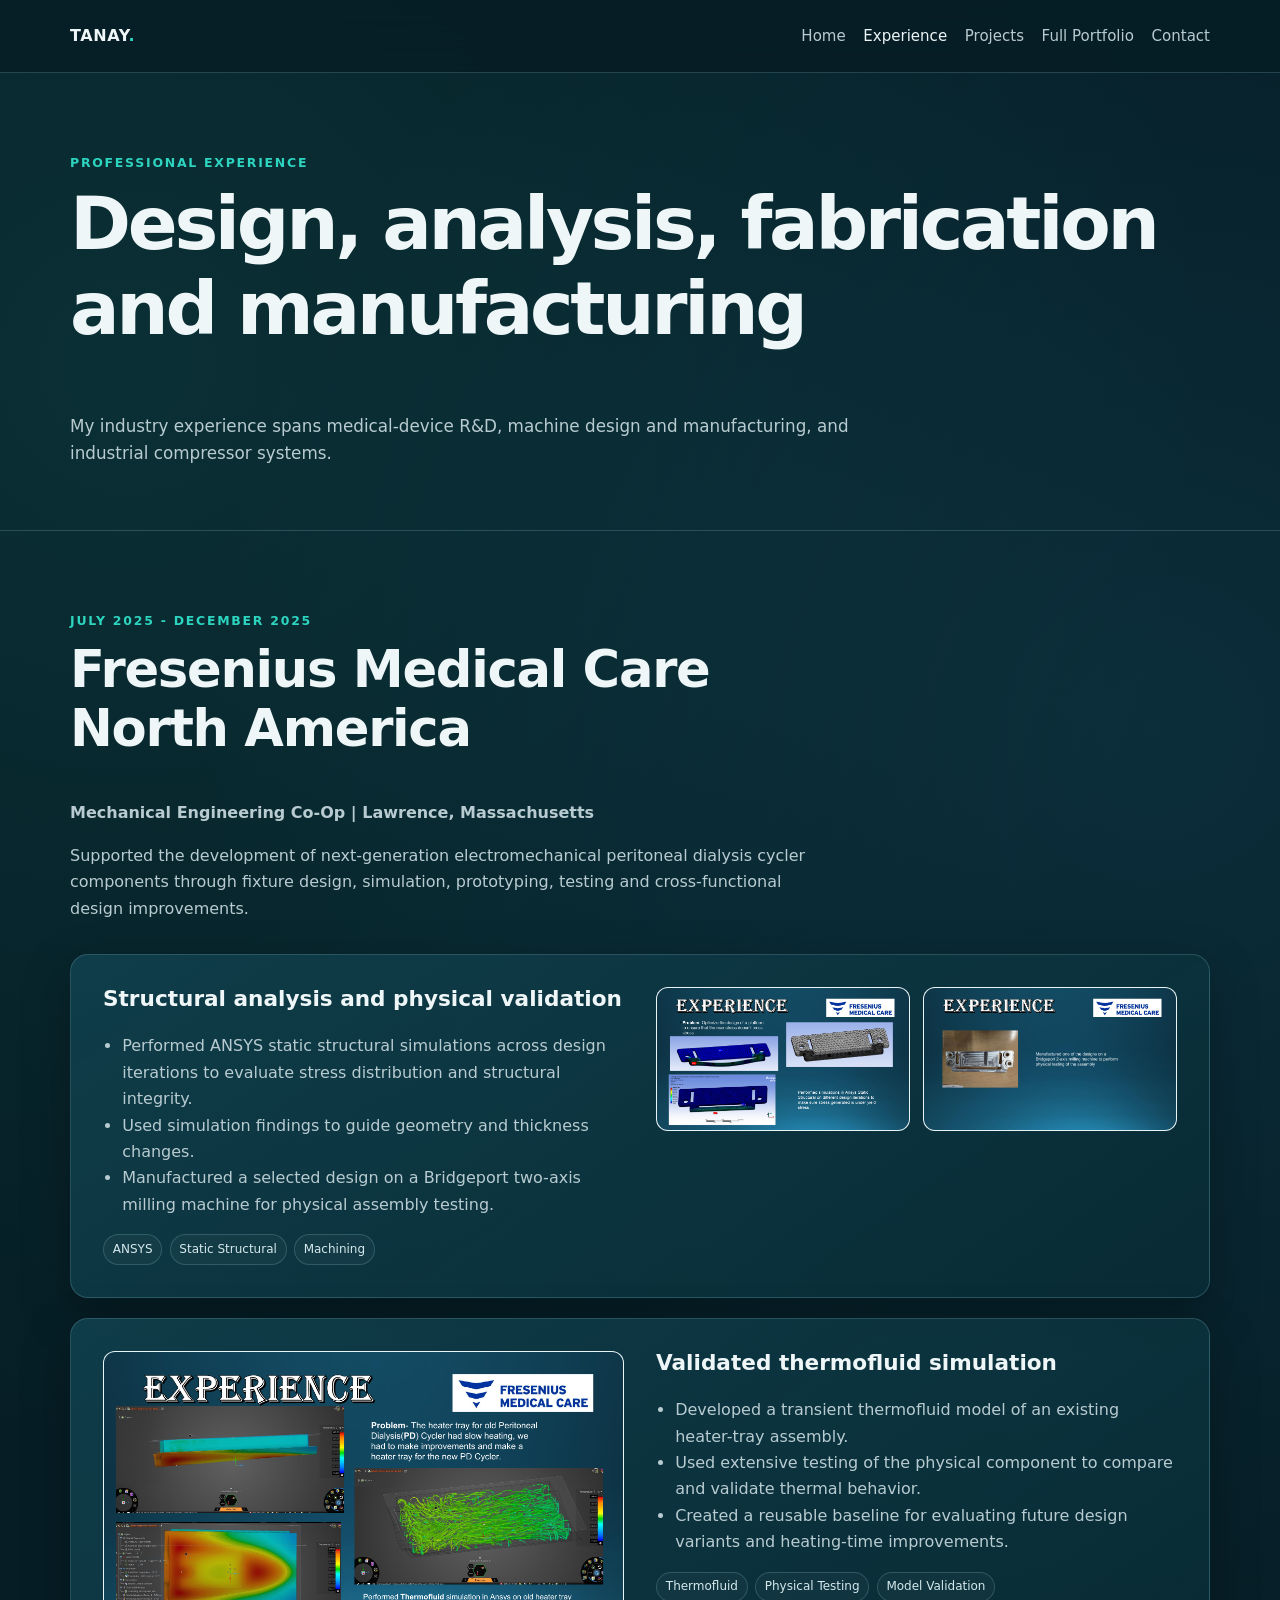
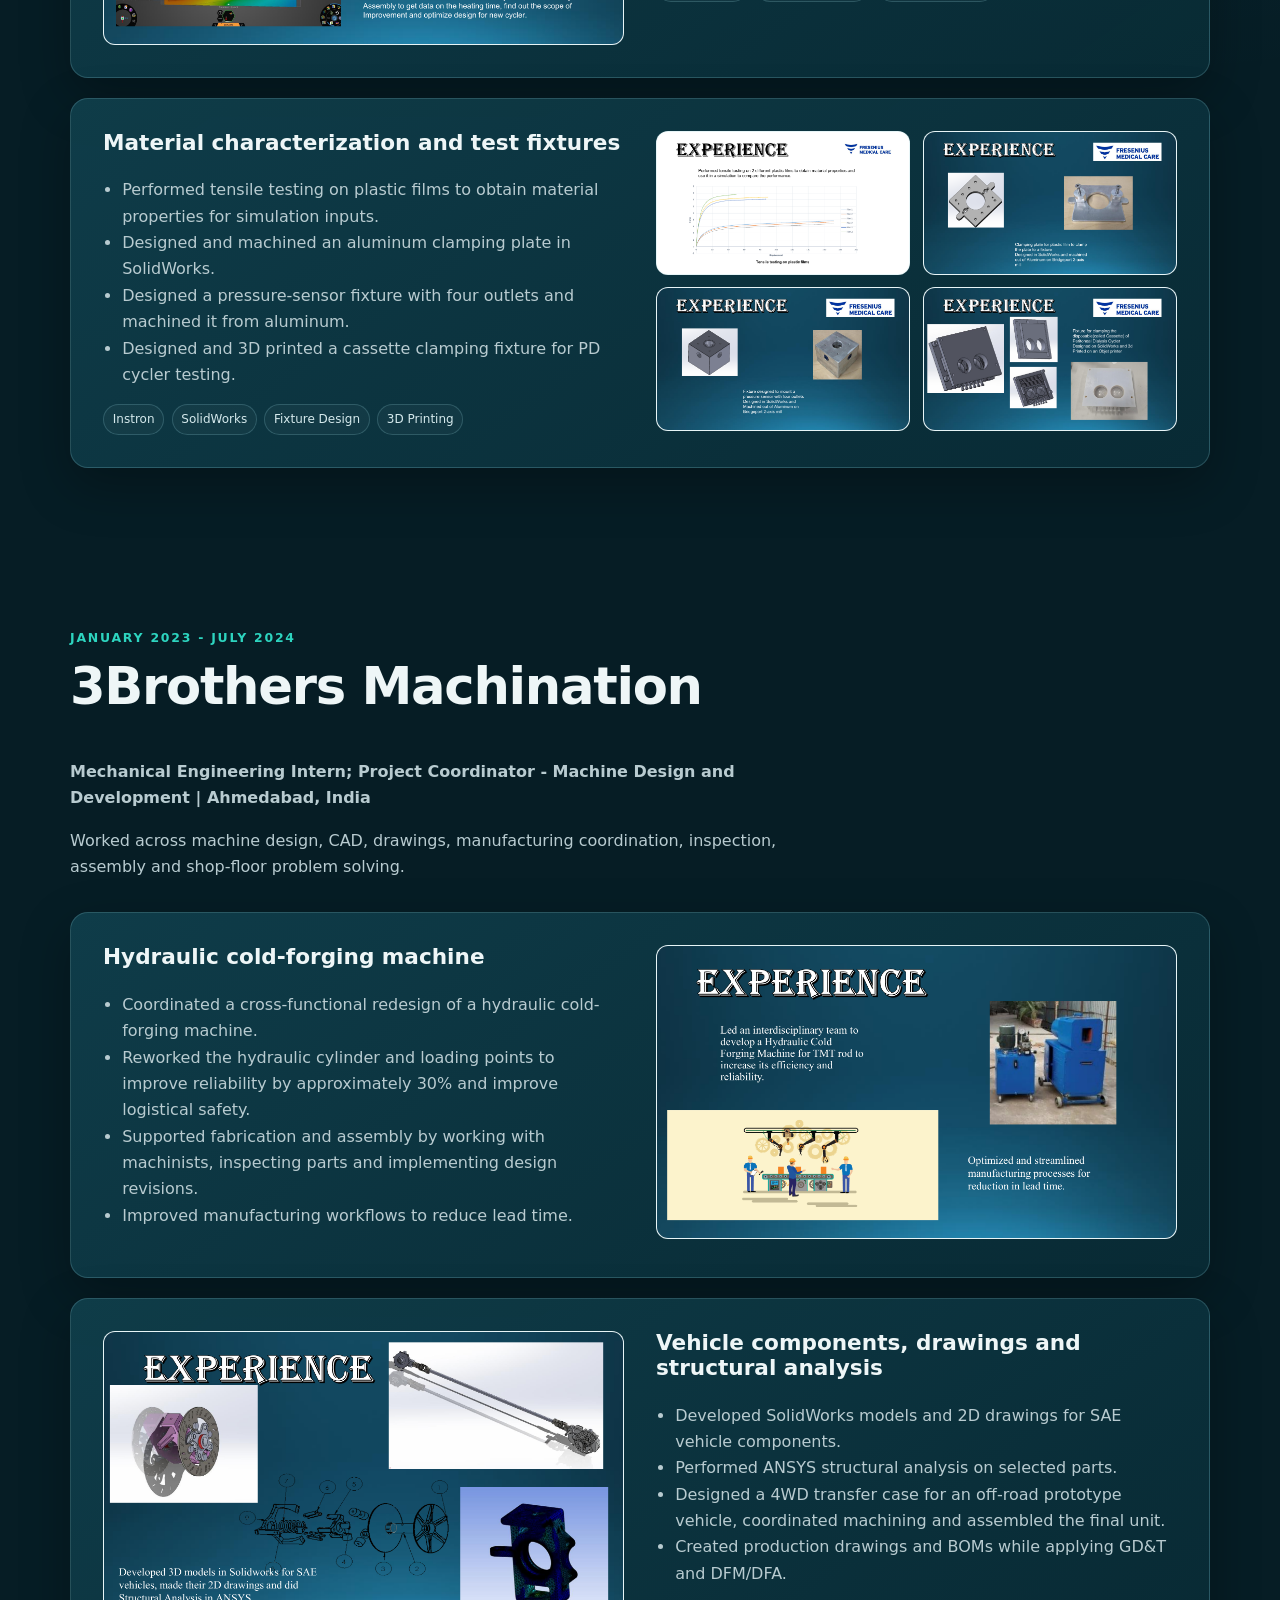
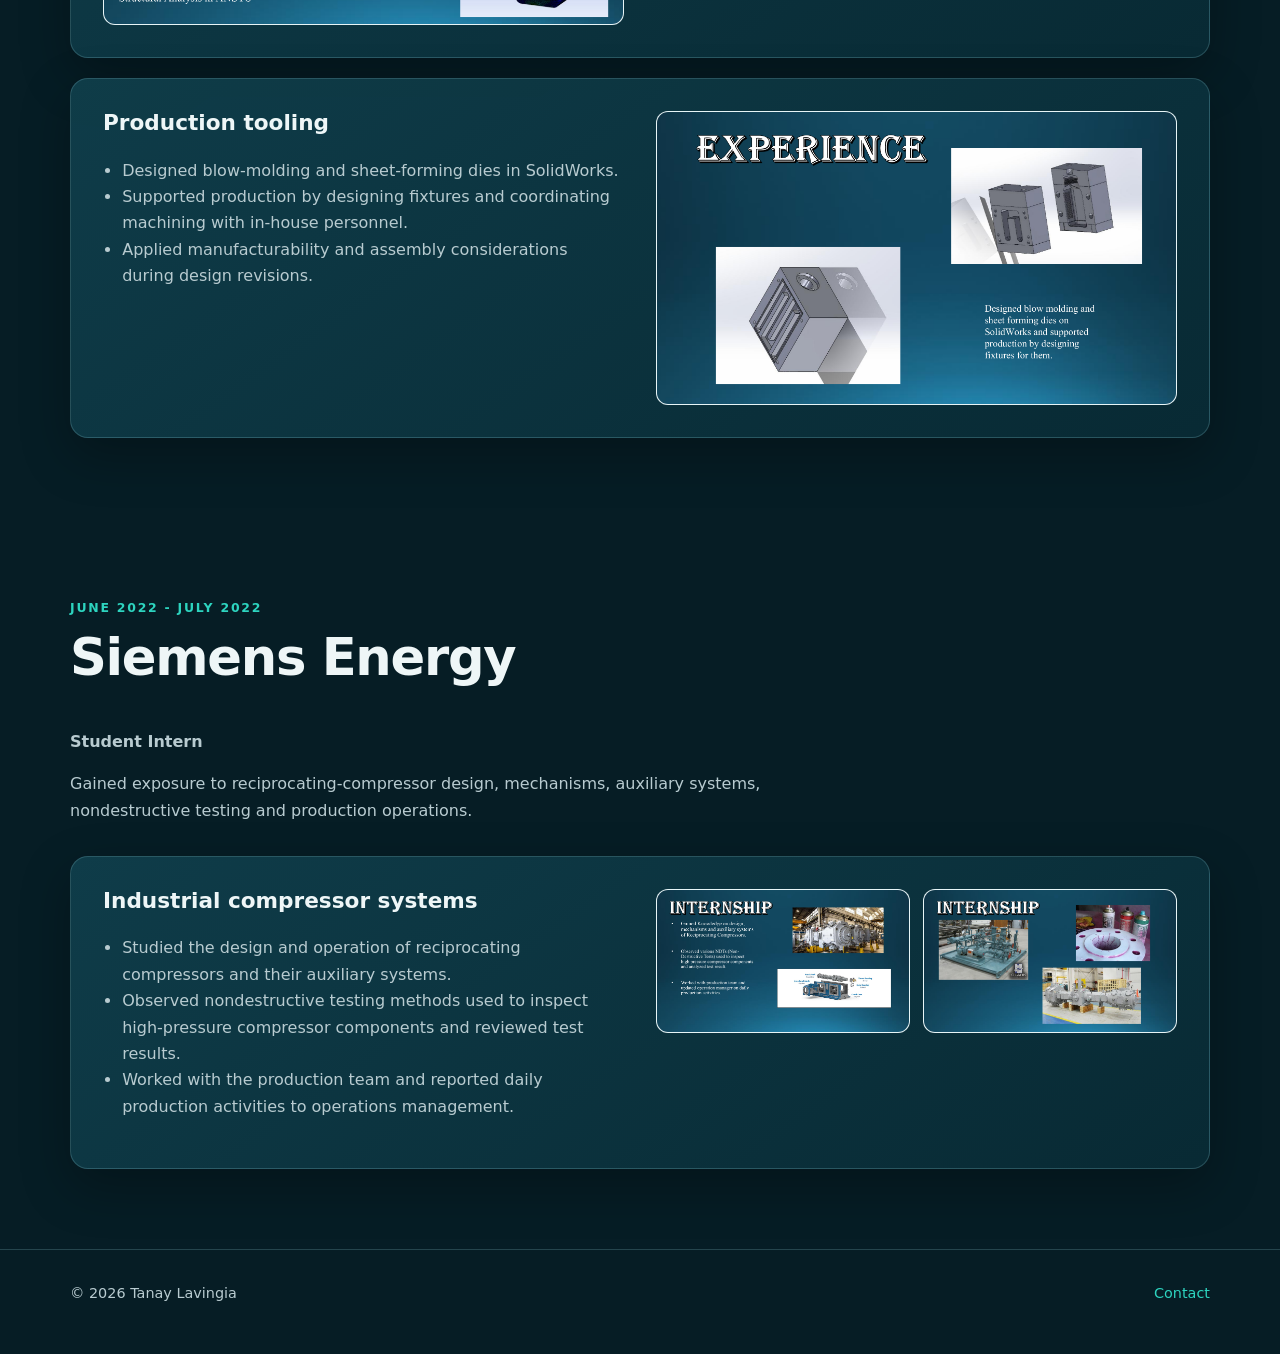
==== experience.html @ a235d562 "Add mechanical engineering portfolio" ====
<!doctype html>
<html lang="en">
<head>
  <meta charset="utf-8">
  <meta name="viewport" content="width=device-width, initial-scale=1">
  <meta name="description" content="Professional engineering experience of Tanay Lavingia.">
  <title>Experience | Tanay Lavingia</title>
  <link rel="icon" href="favicon.svg" type="image/svg+xml">
  <link rel="stylesheet" href="assets/css/styles.css">
</head>
<body>
<header class="site-header"><nav class="nav-wrap"><a class="brand" href="index.html">TANAY<span>.</span></a><button class="menu-button" type="button" aria-expanded="false">Menu</button><div class="nav-links"><a href="index.html">Home</a><a class="active" href="experience.html">Experience</a><a href="projects.html">Projects</a><a href="full-portfolio.html">Full Portfolio</a><a href="index.html#contact">Contact</a></div></nav></header>
<main>
<section class="page-hero"><div class="container"><div class="eyebrow">Professional Experience</div><h1>Design, analysis, fabrication and manufacturing</h1><p>My industry experience spans medical-device R&amp;D, machine design and manufacturing, and industrial compressor systems.</p></div></section>

<section id="fresenius" class="section"><div class="container">
  <div class="section-heading"><div class="eyebrow">July 2025 - December 2025</div><h2>Fresenius Medical Care North America</h2><p><strong>Mechanical Engineering Co-Op | Lawrence, Massachusetts</strong></p><p>Supported the development of next-generation electromechanical peritoneal dialysis cycler components through fixture design, simulation, prototyping, testing and cross-functional design improvements.</p></div>
  <article class="panel case-study">
    <div class="case-copy"><h3>Structural analysis and physical validation</h3><ul><li>Performed ANSYS static structural simulations across design iterations to evaluate stress distribution and structural integrity.</li><li>Used simulation findings to guide geometry and thickness changes.</li><li>Manufactured a selected design on a Bridgeport two-axis milling machine for physical assembly testing.</li></ul><div class="tag-list"><span class="tag">ANSYS</span><span class="tag">Static Structural</span><span class="tag">Machining</span></div></div>
    <div class="case-gallery two"><img data-lightbox src="assets/slides/page-06.png" alt="Structural FEA design iterations"><img data-lightbox src="assets/slides/page-07.png" alt="Machined aluminum component for physical testing"></div>
  </article>
  <article class="panel case-study reverse">
    <div class="case-copy"><h3>Validated thermofluid simulation</h3><ul><li>Developed a transient thermofluid model of an existing heater-tray assembly.</li><li>Used extensive testing of the physical component to compare and validate thermal behavior.</li><li>Created a reusable baseline for evaluating future design variants and heating-time improvements.</li></ul><div class="tag-list"><span class="tag">Thermofluid</span><span class="tag">Physical Testing</span><span class="tag">Model Validation</span></div></div>
    <div class="case-gallery"><img data-lightbox src="assets/slides/page-08.png" alt="Thermofluid simulation results and streamlines"></div>
  </article>
  <article class="panel case-study">
    <div class="case-copy"><h3>Material characterization and test fixtures</h3><ul><li>Performed tensile testing on plastic films to obtain material properties for simulation inputs.</li><li>Designed and machined an aluminum clamping plate in SolidWorks.</li><li>Designed a pressure-sensor fixture with four outlets and machined it from aluminum.</li><li>Designed and 3D printed a cassette clamping fixture for PD cycler testing.</li></ul><div class="tag-list"><span class="tag">Instron</span><span class="tag">SolidWorks</span><span class="tag">Fixture Design</span><span class="tag">3D Printing</span></div></div>
    <div class="case-gallery two"><img data-lightbox src="assets/slides/page-09.png" alt="Plastic film tensile test results"><img data-lightbox src="assets/slides/page-10.png" alt="Film clamping plate CAD and machined part"><img data-lightbox src="assets/slides/page-11.png" alt="Pressure sensor fixture CAD and machined part"><img data-lightbox src="assets/slides/page-12.png" alt="3D printed cassette clamping fixture"></div>
  </article>
</div></section>

<section id="threebrothers" class="section"><div class="container">
  <div class="section-heading"><div class="eyebrow">January 2023 - July 2024</div><h2>3Brothers Machination</h2><p><strong>Mechanical Engineering Intern; Project Coordinator - Machine Design and Development | Ahmedabad, India</strong></p><p>Worked across machine design, CAD, drawings, manufacturing coordination, inspection, assembly and shop-floor problem solving.</p></div>
  <article class="panel case-study">
    <div class="case-copy"><h3>Hydraulic cold-forging machine</h3><ul><li>Coordinated a cross-functional redesign of a hydraulic cold-forging machine.</li><li>Reworked the hydraulic cylinder and loading points to improve reliability by approximately 30% and improve logistical safety.</li><li>Supported fabrication and assembly by working with machinists, inspecting parts and implementing design revisions.</li><li>Improved manufacturing workflows to reduce lead time.</li></ul></div>
    <div class="case-gallery"><img data-lightbox src="assets/slides/page-14.png" alt="Hydraulic cold-forging machine and manufacturing improvement"></div>
  </article>
  <article class="panel case-study reverse">
    <div class="case-copy"><h3>Vehicle components, drawings and structural analysis</h3><ul><li>Developed SolidWorks models and 2D drawings for SAE vehicle components.</li><li>Performed ANSYS structural analysis on selected parts.</li><li>Designed a 4WD transfer case for an off-road prototype vehicle, coordinated machining and assembled the final unit.</li><li>Created production drawings and BOMs while applying GD&amp;T and DFM/DFA.</li></ul></div>
    <div class="case-gallery"><img data-lightbox src="assets/slides/page-15.png" alt="SAE vehicle components and FEA results"></div>
  </article>
  <article class="panel case-study">
    <div class="case-copy"><h3>Production tooling</h3><ul><li>Designed blow-molding and sheet-forming dies in SolidWorks.</li><li>Supported production by designing fixtures and coordinating machining with in-house personnel.</li><li>Applied manufacturability and assembly considerations during design revisions.</li></ul></div>
    <div class="case-gallery"><img data-lightbox src="assets/slides/page-16.png" alt="Blow molding and sheet forming dies"></div>
  </article>
</div></section>

<section id="siemens" class="section"><div class="container">
  <div class="section-heading"><div class="eyebrow">June 2022 - July 2022</div><h2>Siemens Energy</h2><p><strong>Student Intern</strong></p><p>Gained exposure to reciprocating-compressor design, mechanisms, auxiliary systems, nondestructive testing and production operations.</p></div>
  <article class="panel case-study">
    <div class="case-copy"><h3>Industrial compressor systems</h3><ul><li>Studied the design and operation of reciprocating compressors and their auxiliary systems.</li><li>Observed nondestructive testing methods used to inspect high-pressure compressor components and reviewed test results.</li><li>Worked with the production team and reported daily production activities to operations management.</li></ul></div>
    <div class="case-gallery two"><img data-lightbox src="assets/slides/page-18.png" alt="Reciprocating compressor systems and internship activities"><img data-lightbox src="assets/slides/page-19.png" alt="Industrial equipment and nondestructive testing examples"></div>
  </article>
</div></section>
</main>
<footer class="site-footer"><div class="container footer-row"><span>© <span data-year></span> Tanay Lavingia</span><a href="index.html#contact">Contact</a></div></footer>
<div class="lightbox"><button class="lightbox-close" aria-label="Close">×</button><img src="" alt=""></div><script src="assets/js/main.js"></script>
</body></html>
---- assets/css/styles.css ----
:root {
  --bg: #061d25;
  --bg-alt: #0a2c36;
  --panel: #0d3641;
  --panel-2: #103f4c;
  --text: #eef6f7;
  --muted: #b8cbd0;
  --accent: #2dd4bf;
  --accent-2: #38bdf8;
  --line: rgba(148, 210, 220, .22);
  --shadow: 0 18px 50px rgba(0, 0, 0, .28);
  --max: 1180px;
}

* { box-sizing: border-box; }
html { scroll-behavior: smooth; }
body {
  margin: 0;
  font-family: Inter, ui-sans-serif, system-ui, -apple-system, BlinkMacSystemFont, "Segoe UI", sans-serif;
  background:
    radial-gradient(circle at 10% 8%, rgba(45, 212, 191, .10), transparent 25%),
    radial-gradient(circle at 90% 16%, rgba(56, 189, 248, .10), transparent 24%),
    var(--bg);
  color: var(--text);
  line-height: 1.65;
}

a { color: var(--accent); text-decoration: none; }
a:hover { color: #8bf4e5; }
img { max-width: 100%; display: block; }

.skip-link {
  position: absolute;
  left: -9999px;
  top: 0;
}
.skip-link:focus {
  left: 1rem;
  top: 1rem;
  background: #fff;
  color: #000;
  padding: .75rem 1rem;
  z-index: 1000;
}

.site-header {
  position: sticky;
  top: 0;
  z-index: 50;
  backdrop-filter: blur(18px);
  background: rgba(6, 29, 37, .88);
  border-bottom: 1px solid var(--line);
}

.nav-wrap {
  max-width: var(--max);
  margin: 0 auto;
  min-height: 72px;
  display: flex;
  align-items: center;
  justify-content: space-between;
  gap: 1rem;
  padding: .8rem 1.25rem;
}

.brand {
  color: var(--text);
  font-weight: 800;
  letter-spacing: .04em;
  white-space: nowrap;
}
.brand span { color: var(--accent); }

.nav-links {
  display: flex;
  align-items: center;
  gap: 1.1rem;
  flex-wrap: wrap;
}
.nav-links a { color: var(--muted); font-size: .94rem; }
.nav-links a:hover, .nav-links a.active { color: var(--text); }

.menu-button {
  display: none;
  border: 1px solid var(--line);
  background: var(--panel);
  color: var(--text);
  border-radius: 8px;
  padding: .55rem .75rem;
  font: inherit;
}

.container { max-width: var(--max); margin: 0 auto; padding: 0 1.25rem; }
.section { padding: 5rem 0; }
.section.compact { padding: 3.25rem 0; }
.section-heading { margin-bottom: 2rem; max-width: 760px; }
.eyebrow {
  color: var(--accent);
  text-transform: uppercase;
  letter-spacing: .14em;
  font-size: .78rem;
  font-weight: 800;
  margin-bottom: .55rem;
}
h1, h2, h3 { line-height: 1.15; margin-top: 0; }
h1 { font-size: clamp(2.65rem, 7vw, 5.8rem); letter-spacing: -.045em; }
h2 { font-size: clamp(2rem, 4vw, 3.2rem); letter-spacing: -.025em; }
h3 { font-size: 1.35rem; }
p { color: var(--muted); }

.hero {
  min-height: 78vh;
  display: grid;
  place-items: center;
  padding: 6rem 0 4rem;
}
.hero-grid {
  display: grid;
  grid-template-columns: 1.45fr .75fr;
  align-items: center;
  gap: 4rem;
}
.hero h1 { margin-bottom: .4rem; }
.hero-title {
  color: var(--accent);
  font-size: clamp(1.05rem, 2vw, 1.45rem);
  font-weight: 700;
  letter-spacing: .02em;
  margin-bottom: 1.35rem;
}
.hero-copy { font-size: 1.08rem; max-width: 780px; }
.hero-photo-wrap {
  position: relative;
  max-width: 360px;
  justify-self: center;
}
.hero-photo-wrap::before {
  content: "";
  position: absolute;
  inset: -18px;
  border: 1px solid rgba(45, 212, 191, .48);
  border-radius: 26px;
  transform: rotate(4deg);
}
.hero-photo {
  position: relative;
  width: 100%;
  aspect-ratio: 4 / 5;
  object-fit: cover;
  border-radius: 22px;
  border: 1px solid var(--line);
  box-shadow: var(--shadow);
  background: #fff;
}

.button-row { display: flex; flex-wrap: wrap; gap: .8rem; margin-top: 1.7rem; }
.button {
  display: inline-flex;
  align-items: center;
  justify-content: center;
  gap: .45rem;
  border-radius: 10px;
  border: 1px solid var(--line);
  padding: .75rem 1.05rem;
  font-weight: 700;
  transition: transform .18s ease, background .18s ease, border-color .18s ease;
}
.button.primary { background: var(--accent); color: #03242b; border-color: var(--accent); }
.button.secondary { background: rgba(255,255,255,.035); color: var(--text); }
.button:hover { transform: translateY(-2px); }

.stats {
  margin-top: 2.2rem;
  display: grid;
  grid-template-columns: repeat(4, minmax(0, 1fr));
  gap: .8rem;
}
.stat {
  border: 1px solid var(--line);
  background: rgba(255,255,255,.025);
  border-radius: 14px;
  padding: 1rem;
}
.stat strong { display: block; color: var(--text); font-size: 1.2rem; }
.stat span { color: var(--muted); font-size: .86rem; }

.panel {
  background: linear-gradient(145deg, rgba(16,63,76,.92), rgba(9,44,54,.9));
  border: 1px solid var(--line);
  border-radius: 18px;
  box-shadow: var(--shadow);
}

.grid { display: grid; gap: 1.25rem; }
.grid.two { grid-template-columns: repeat(2, minmax(0, 1fr)); }
.grid.three { grid-template-columns: repeat(3, minmax(0, 1fr)); }

.card {
  background: linear-gradient(160deg, rgba(16,63,76,.82), rgba(8,39,48,.88));
  border: 1px solid var(--line);
  border-radius: 16px;
  overflow: hidden;
  box-shadow: 0 12px 30px rgba(0,0,0,.18);
  transition: transform .2s ease, border-color .2s ease;
}
.card:hover { transform: translateY(-4px); border-color: rgba(45,212,191,.55); }
.card-image {
  aspect-ratio: 16 / 10;
  object-fit: cover;
  width: 100%;
  background: #fff;
}
.card-body { padding: 1.3rem; }
.card-body p { margin-bottom: .75rem; }
.tag-list { display: flex; flex-wrap: wrap; gap: .45rem; margin-top: .9rem; }
.tag {
  border: 1px solid var(--line);
  border-radius: 999px;
  padding: .28rem .55rem;
  font-size: .75rem;
  color: #d5e9ec;
  background: rgba(255,255,255,.03);
}

.timeline { display: grid; gap: 1.25rem; }
.timeline-item {
  border-left: 3px solid var(--accent);
  padding: 1.15rem 1.25rem 1.15rem 1.5rem;
  background: rgba(255,255,255,.028);
  border-radius: 0 14px 14px 0;
}
.timeline-meta { color: var(--accent-2); font-size: .9rem; font-weight: 700; }
.timeline-item ul { color: var(--muted); padding-left: 1.1rem; }

.skill-groups { display: grid; grid-template-columns: repeat(4, 1fr); gap: 1rem; }
.skill-group { padding: 1.25rem; }
.skill-group h3 { color: var(--accent); }
.skill-group ul { margin: 0; padding-left: 1.1rem; color: var(--muted); }

.page-hero { padding: 5rem 0 2.8rem; border-bottom: 1px solid var(--line); }
.page-hero h1 { font-size: clamp(2.4rem, 6vw, 4.6rem); }
.page-hero p { max-width: 800px; font-size: 1.05rem; }

.case-study {
  display: grid;
  grid-template-columns: 1fr 1fr;
  gap: 2rem;
  align-items: start;
  padding: 2rem;
}
.case-study + .case-study { margin-top: 1.25rem; }
.case-study.reverse .case-copy { order: 2; }
.case-study.reverse .case-gallery { order: 1; }
.case-copy ul { color: var(--muted); padding-left: 1.2rem; }
.case-gallery { display: grid; gap: .8rem; }
.case-gallery.two { grid-template-columns: repeat(2, minmax(0, 1fr)); }
.case-gallery img {
  width: 100%;
  border-radius: 12px;
  border: 1px solid var(--line);
  background: #fff;
  cursor: zoom-in;
}

.slide-grid {
  display: grid;
  grid-template-columns: repeat(3, minmax(0, 1fr));
  gap: 1rem;
}
.slide-card {
  margin: 0;
  border: 1px solid var(--line);
  border-radius: 14px;
  overflow: hidden;
  background: rgba(255,255,255,.025);
}
.slide-card img { width: 100%; cursor: zoom-in; background: #fff; }
.slide-card figcaption { padding: .75rem .9rem; color: var(--muted); font-size: .84rem; }

.notice {
  border: 1px solid rgba(56,189,248,.35);
  background: rgba(56,189,248,.06);
  border-radius: 14px;
  padding: 1rem 1.2rem;
  color: var(--muted);
}

.contact-box {
  display: grid;
  grid-template-columns: 1fr auto;
  gap: 2rem;
  align-items: center;
  padding: 2rem;
}
.contact-links { display: flex; flex-wrap: wrap; gap: .7rem; }

.site-footer {
  border-top: 1px solid var(--line);
  padding: 2rem 0 3rem;
  color: var(--muted);
  font-size: .9rem;
}
.footer-row { display: flex; justify-content: space-between; gap: 1rem; flex-wrap: wrap; }

.lightbox {
  position: fixed;
  inset: 0;
  display: none;
  place-items: center;
  background: rgba(1, 10, 14, .92);
  z-index: 200;
  padding: 1rem;
}
.lightbox.open { display: grid; }
.lightbox img { max-width: 95vw; max-height: 90vh; border-radius: 8px; box-shadow: var(--shadow); }
.lightbox-close {
  position: fixed;
  right: 1rem;
  top: 1rem;
  border: 1px solid rgba(255,255,255,.3);
  background: #082f3a;
  color: #fff;
  border-radius: 999px;
  width: 44px;
  height: 44px;
  font-size: 1.4rem;
  cursor: pointer;
}

@media (max-width: 900px) {
  .hero-grid, .case-study, .contact-box { grid-template-columns: 1fr; }
  .hero-photo-wrap { max-width: 290px; }
  .stats { grid-template-columns: repeat(2, 1fr); }
  .grid.three, .skill-groups, .slide-grid { grid-template-columns: repeat(2, minmax(0, 1fr)); }
  .case-study.reverse .case-copy, .case-study.reverse .case-gallery { order: initial; }
}

@media (max-width: 680px) {
  .menu-button { display: block; }
  .nav-links {
    display: none;
    width: 100%;
    flex-direction: column;
    align-items: flex-start;
    padding-top: .6rem;
  }
  .nav-links.open { display: flex; }
  .nav-wrap { flex-wrap: wrap; }
  .hero { min-height: auto; }
  .grid.two, .grid.three, .skill-groups, .slide-grid { grid-template-columns: 1fr; }
  .stats { grid-template-columns: 1fr 1fr; }
  .case-study { padding: 1.2rem; }
  .case-gallery.two { grid-template-columns: 1fr; }
}
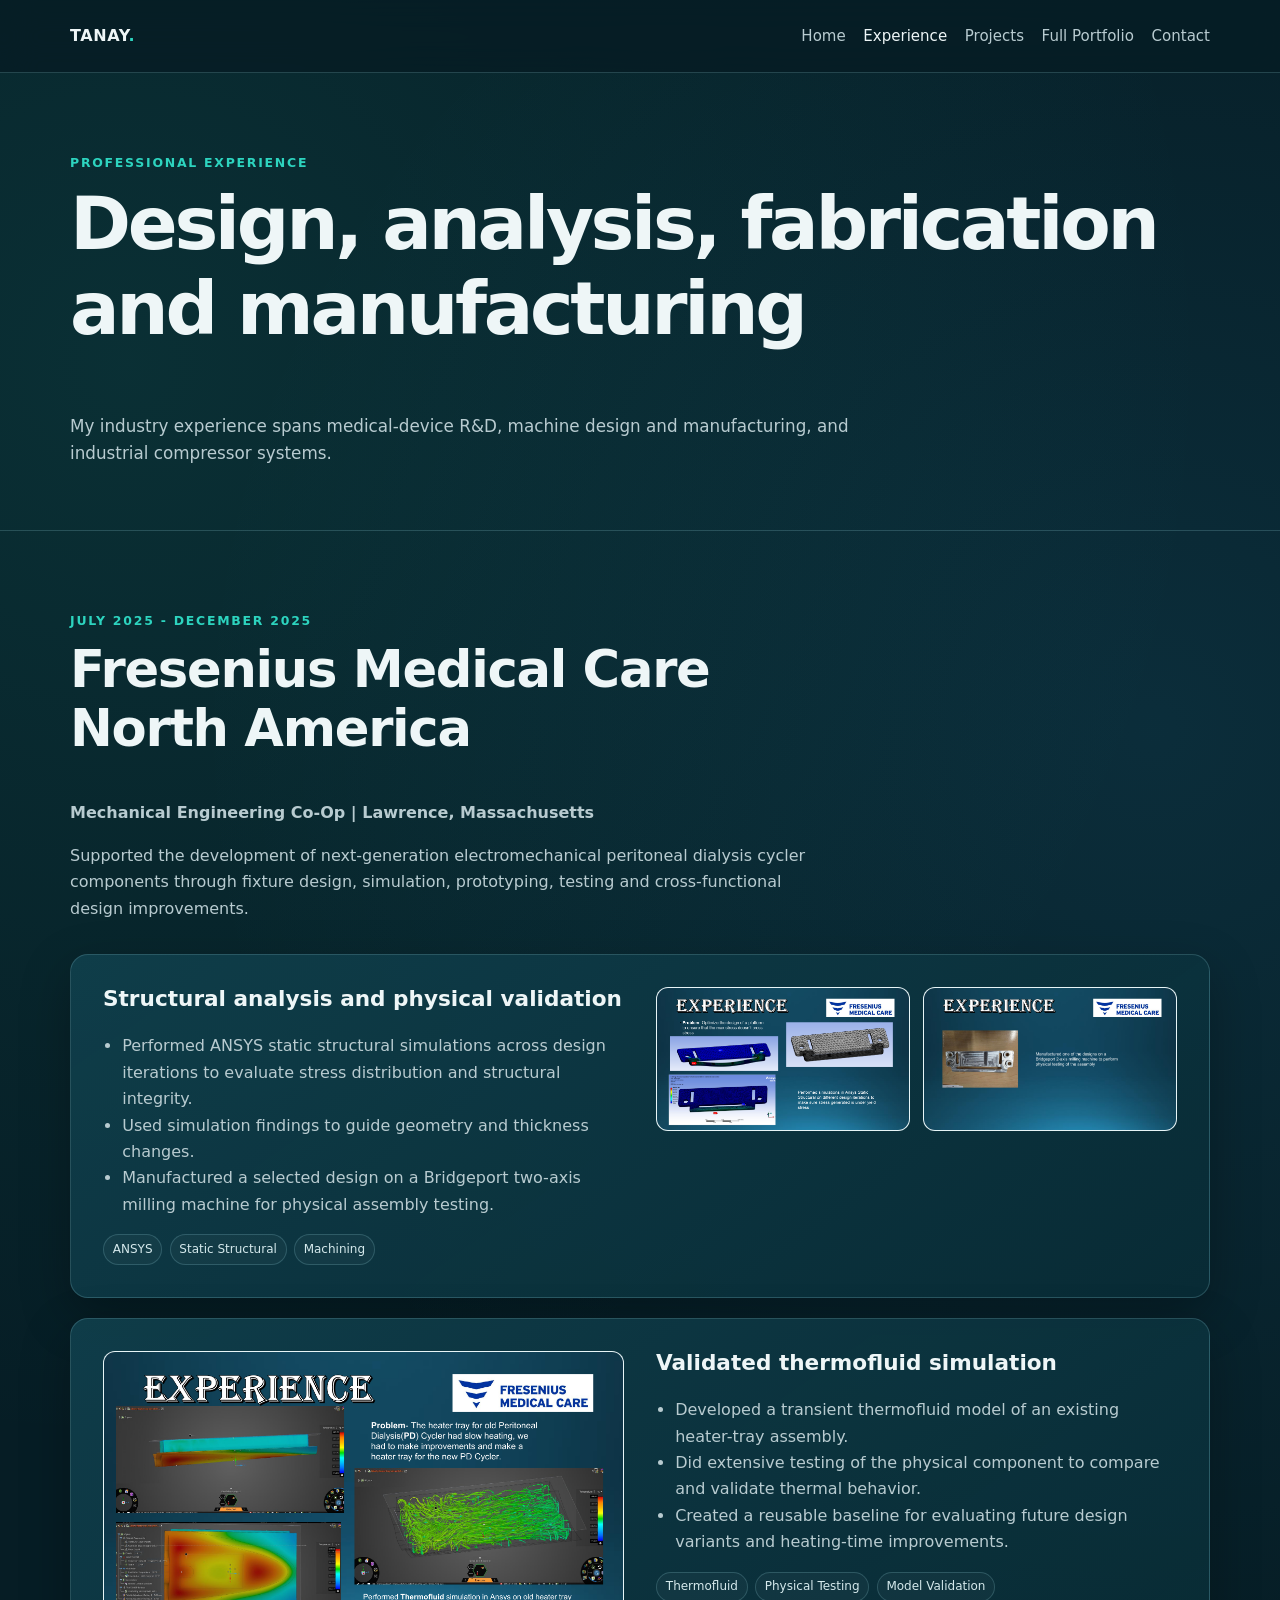
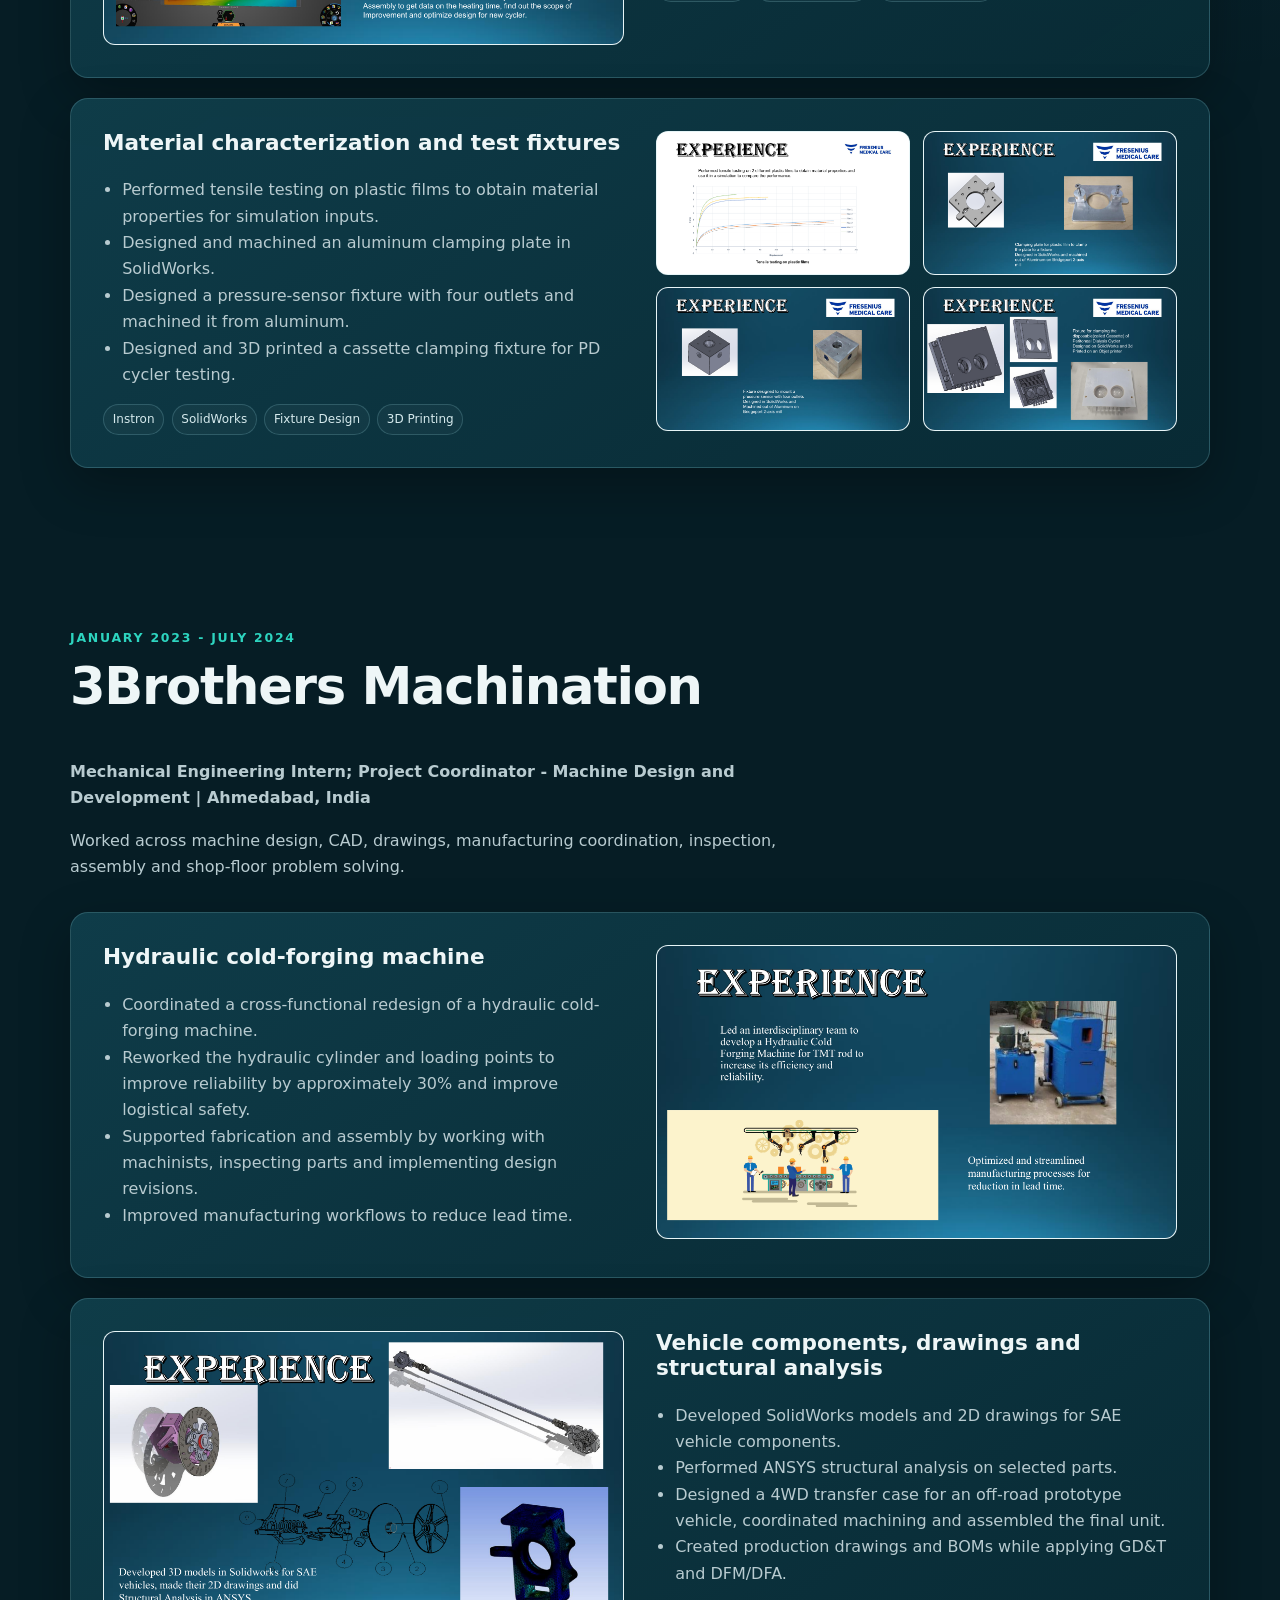
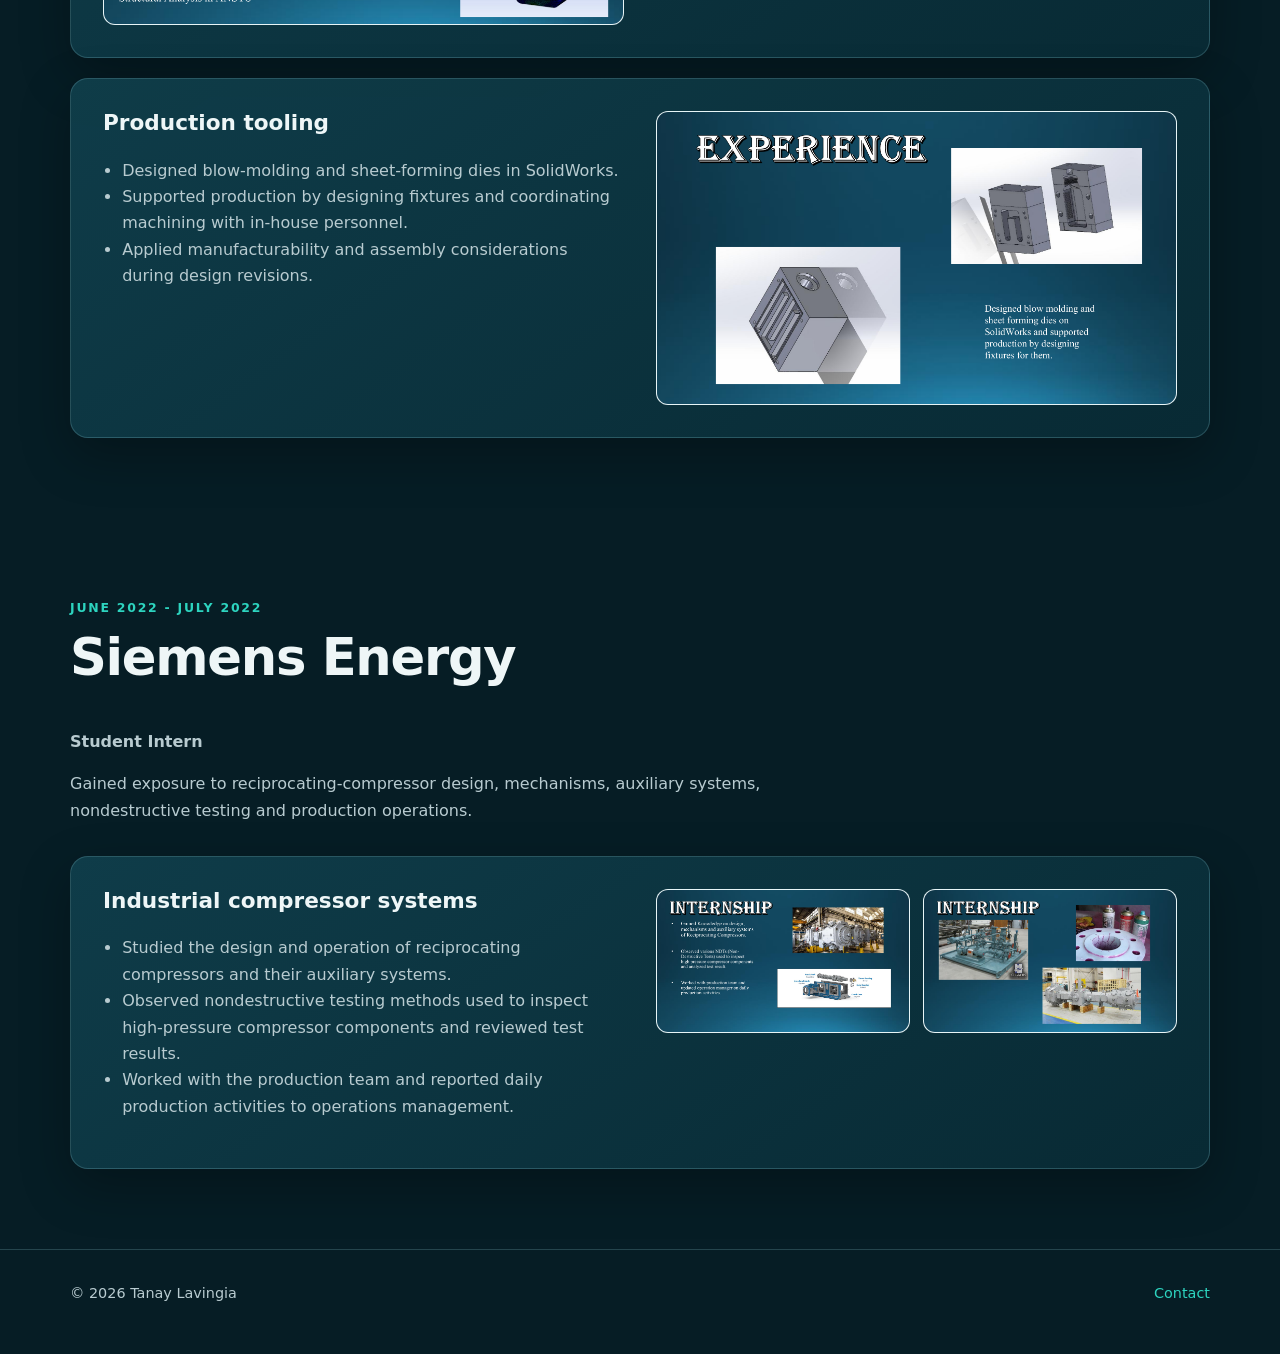
==== commit 312ff158: "Update thermofluid simulation description Revised wording in thermofluid simulation section for clar" ====
--- a/experience.html
+++ b/experience.html
@@ -20,7 +20,7 @@
     <div class="case-gallery two"><img data-lightbox src="assets/slides/page-06.png" alt="Structural FEA design iterations"><img data-lightbox src="assets/slides/page-07.png" alt="Machined aluminum component for physical testing"></div>
   </article>
   <article class="panel case-study reverse">
-    <div class="case-copy"><h3>Validated thermofluid simulation</h3><ul><li>Developed a transient thermofluid model of an existing heater-tray assembly.</li><li>Used extensive testing of the physical component to compare and validate thermal behavior.</li><li>Created a reusable baseline for evaluating future design variants and heating-time improvements.</li></ul><div class="tag-list"><span class="tag">Thermofluid</span><span class="tag">Physical Testing</span><span class="tag">Model Validation</span></div></div>
+    <div class="case-copy"><h3>Validated thermofluid simulation</h3><ul><li>Developed a transient thermofluid model of an existing heater-tray assembly.</li><li>Did extensive testing of the physical component to compare and validate thermal behavior.</li><li>Created a reusable baseline for evaluating future design variants and heating-time improvements.</li></ul><div class="tag-list"><span class="tag">Thermofluid</span><span class="tag">Physical Testing</span><span class="tag">Model Validation</span></div></div>
     <div class="case-gallery"><img data-lightbox src="assets/slides/page-08.png" alt="Thermofluid simulation results and streamlines"></div>
   </article>
   <article class="panel case-study">
--- a/assets/css/styles.css
+++ b/assets/css/styles.css
@@ -116,9 +116,10 @@
 }
 .hero-grid {
   display: grid;
-  grid-template-columns: 1.45fr .75fr;
-  align-items: center;
-  gap: 4rem;
+  grid-template-columns: 1fr;
+  align-items: center;
+  gap: 0;
+}
 }
 .hero h1 { margin-bottom: .4rem; }
 .hero-title {
@@ -352,3 +353,20 @@
   .case-study { padding: 1.2rem; }
   .case-gallery.two { grid-template-columns: 1fr; }
 }
+/* Make the entire experience and project card clickable */
+.card {
+  position: relative;
+  cursor: pointer;
+}
+
+.card-body > p:last-child a::after {
+  content: "";
+  position: absolute;
+  inset: 0;
+}
+
+.card:focus-within {
+  border-color: rgba(45, 212, 191, 0.8);
+  outline: 2px solid rgba(45, 212, 191, 0.35);
+  outline-offset: 3px;
+}
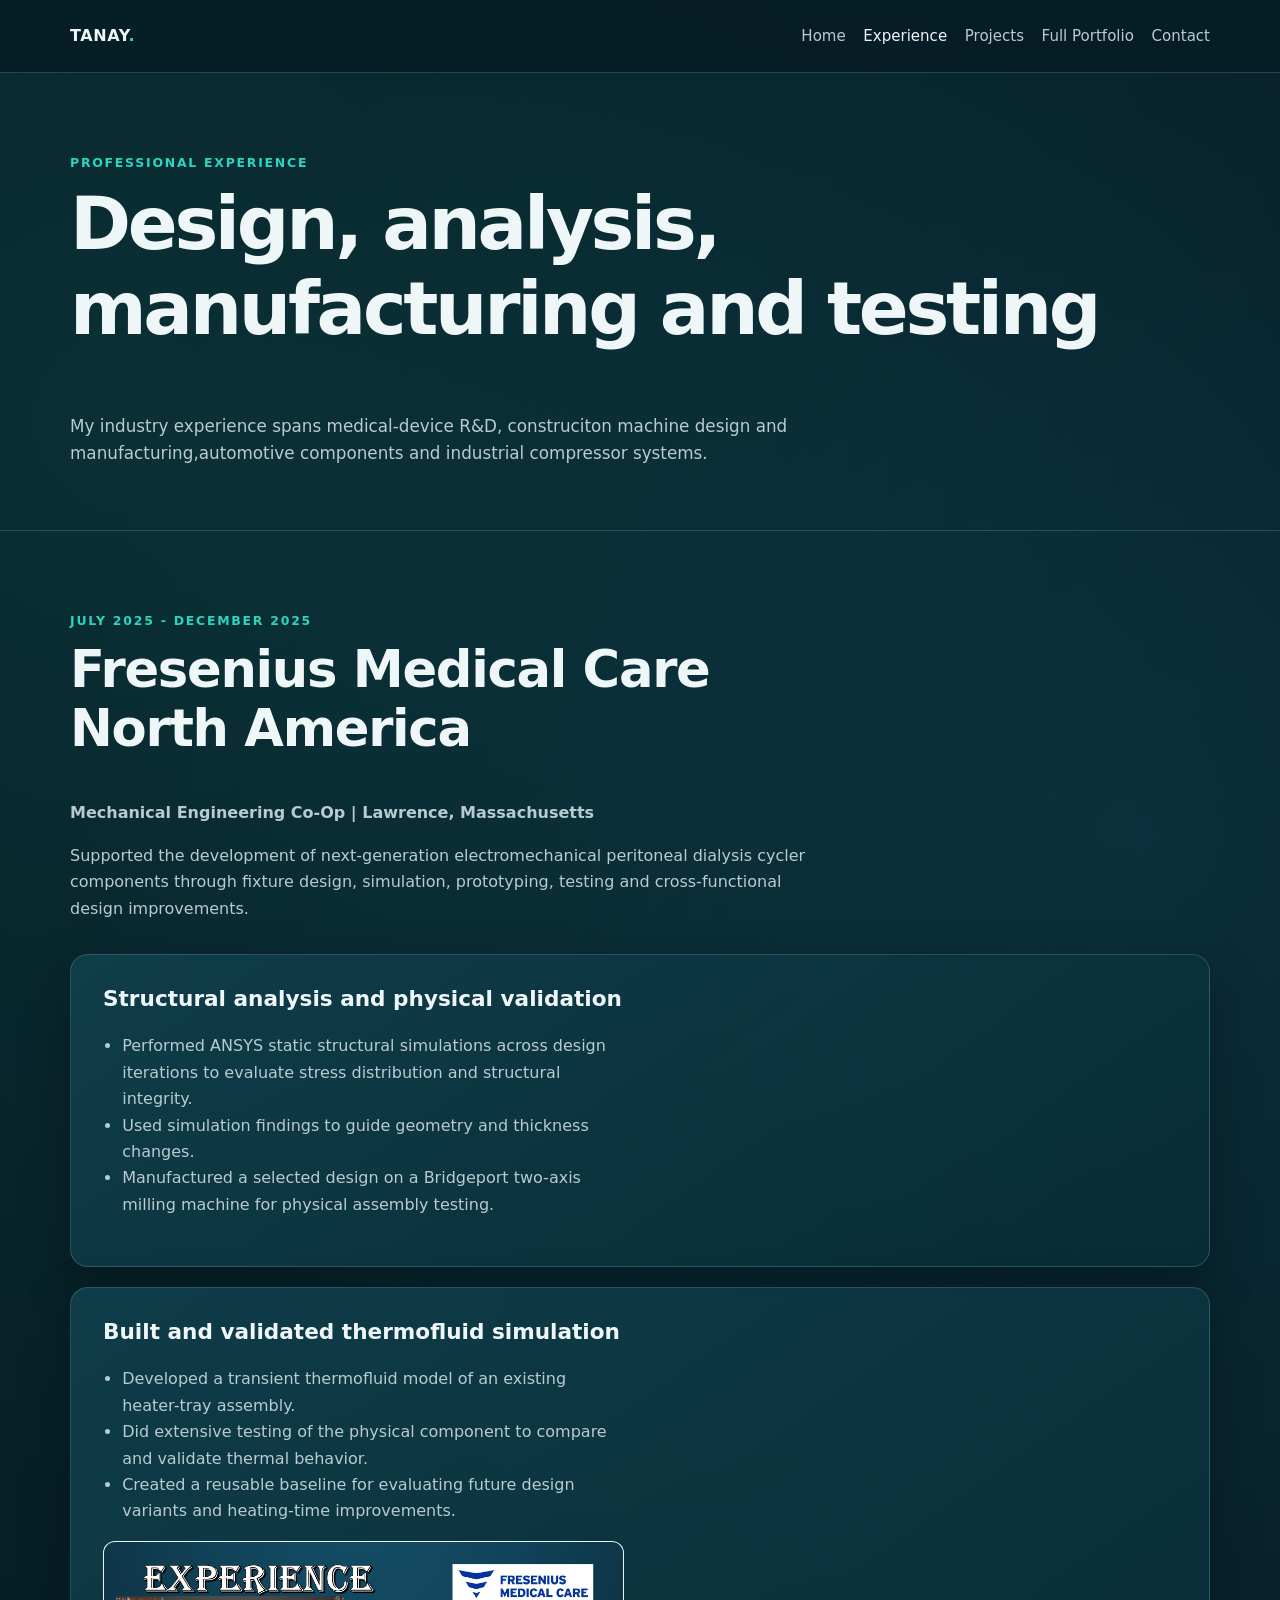
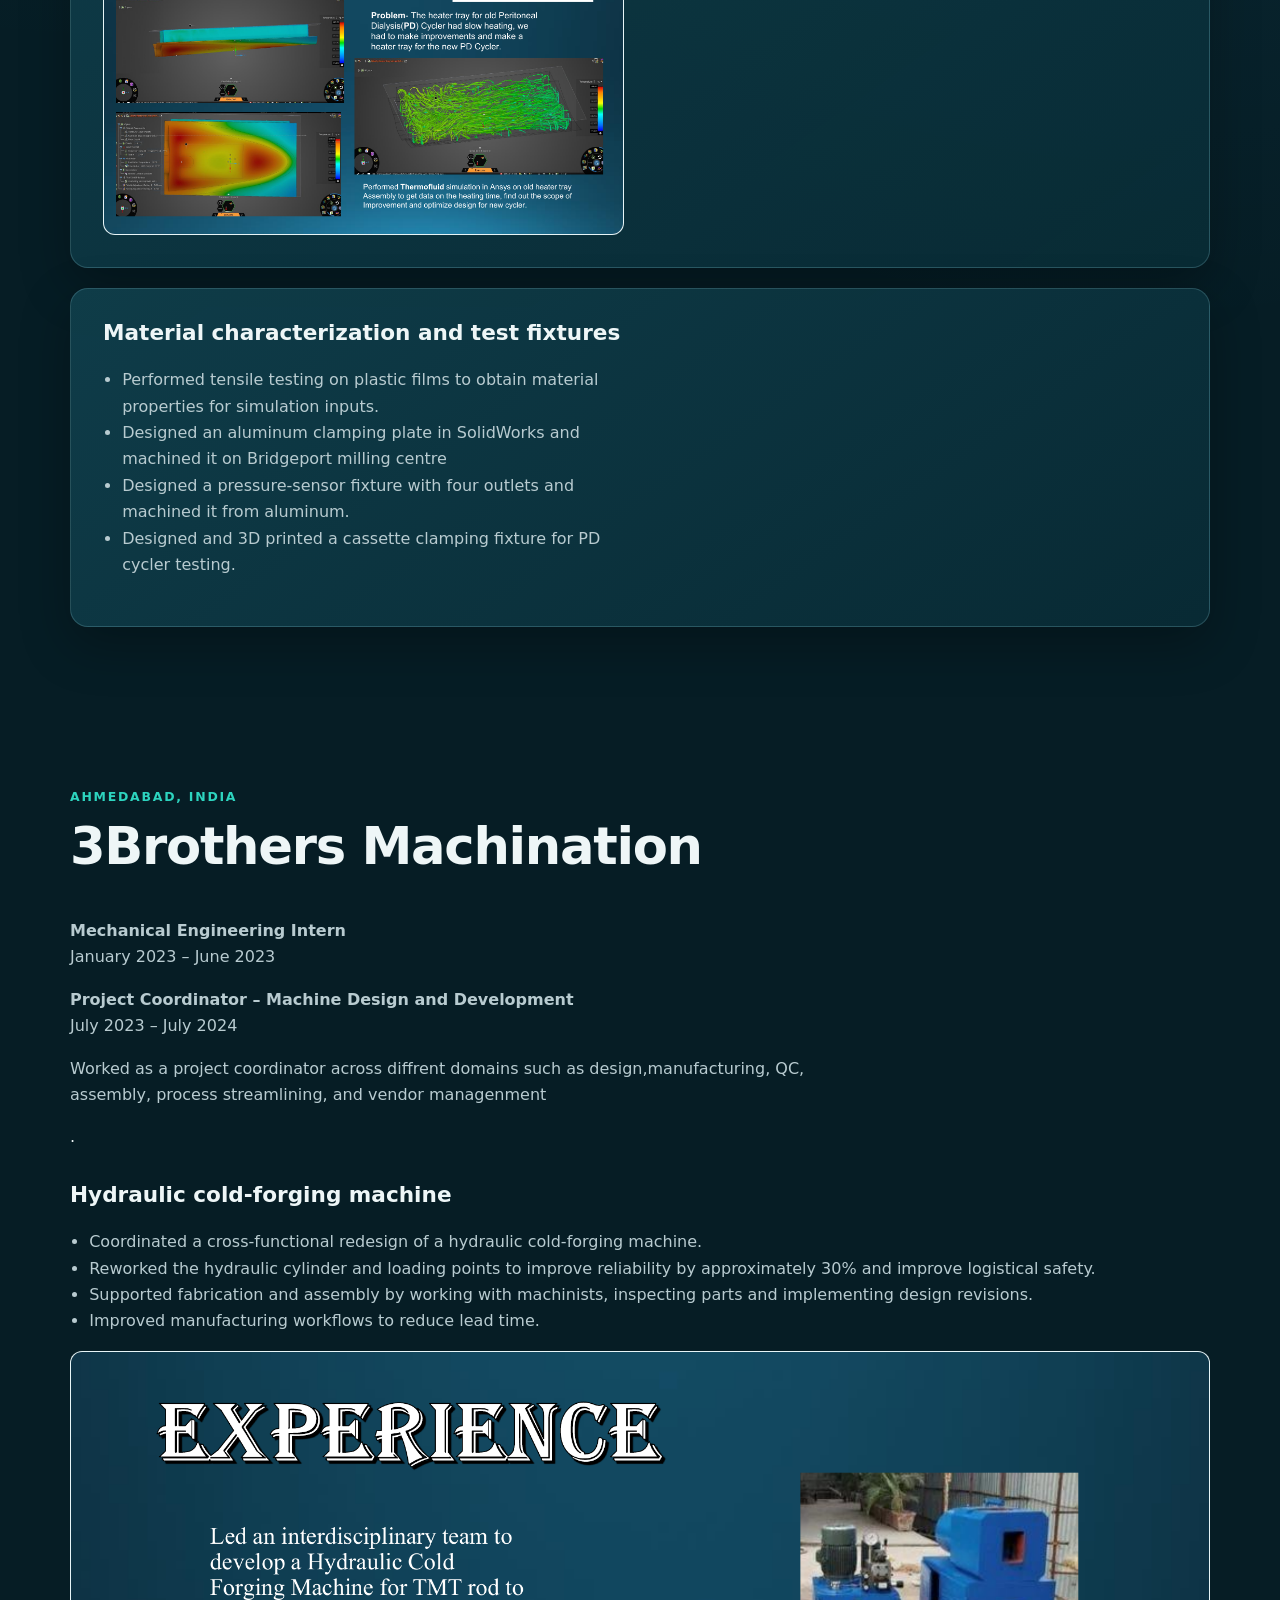
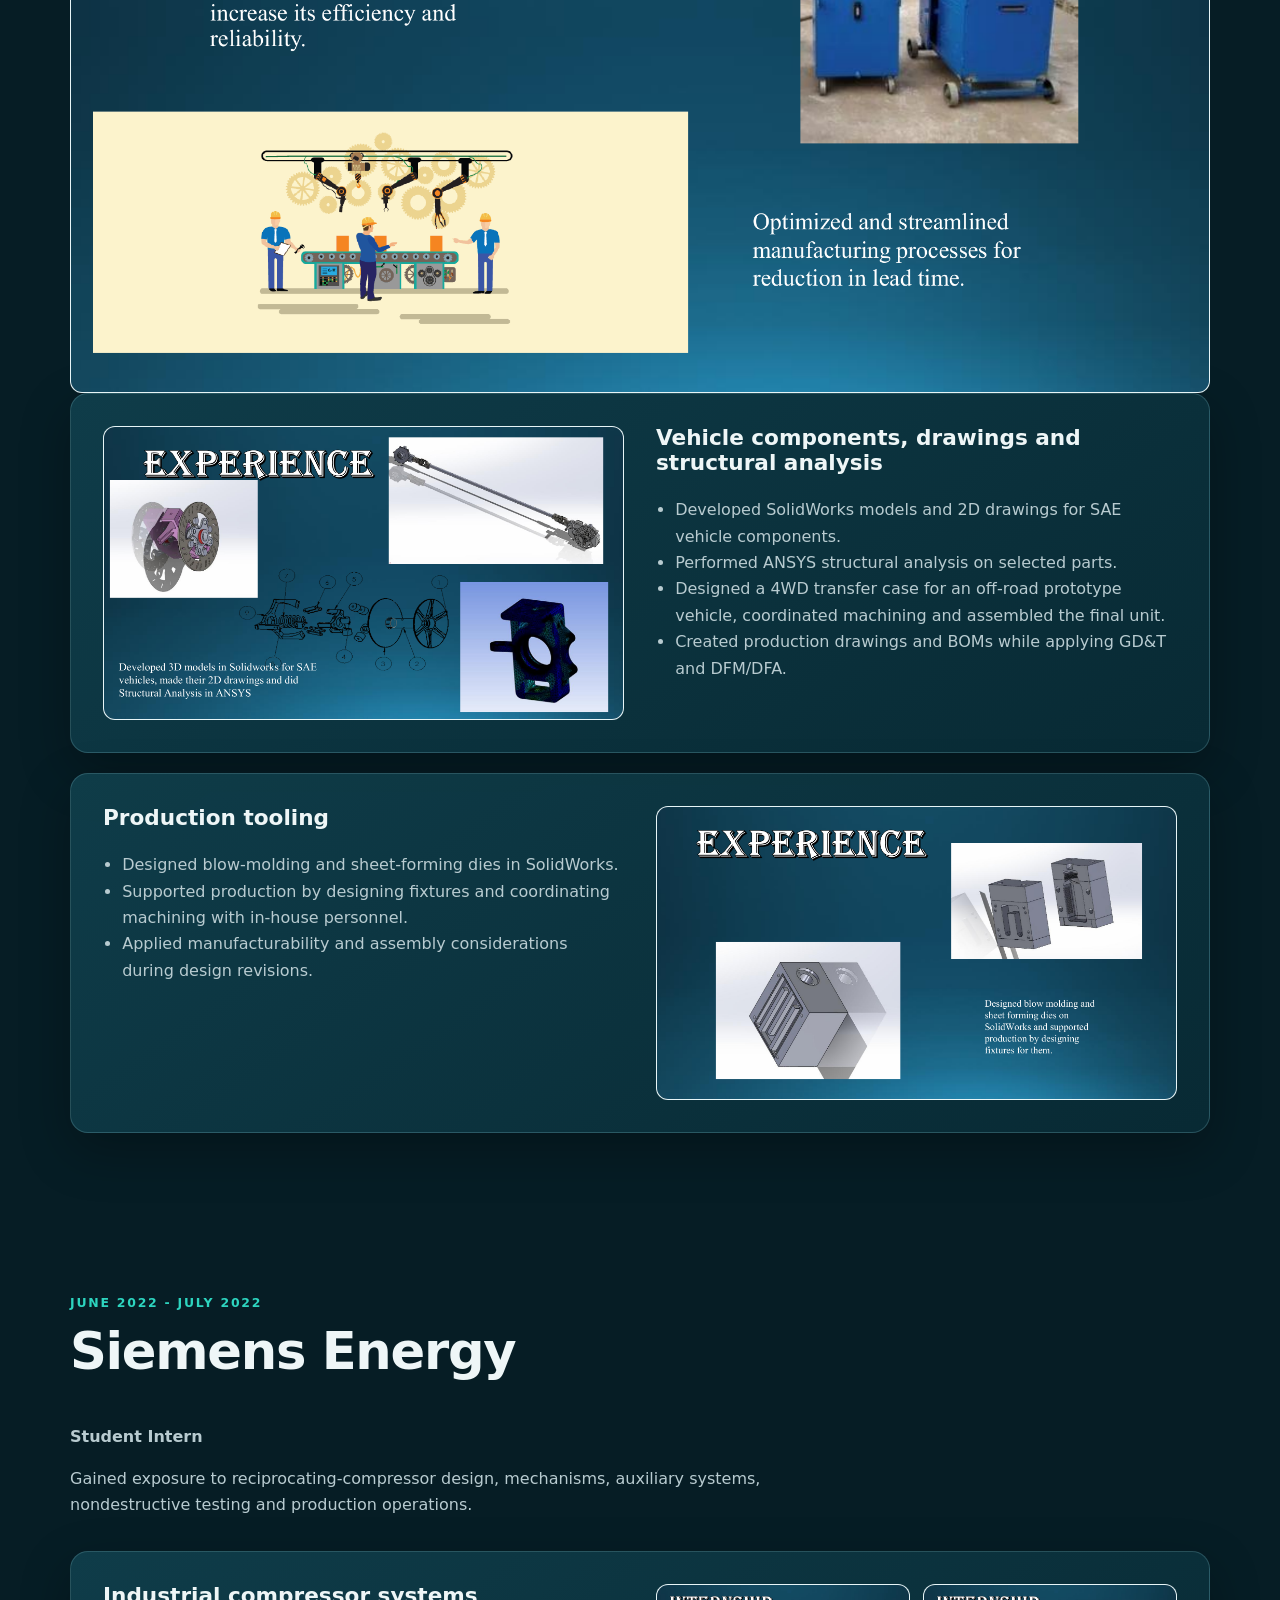
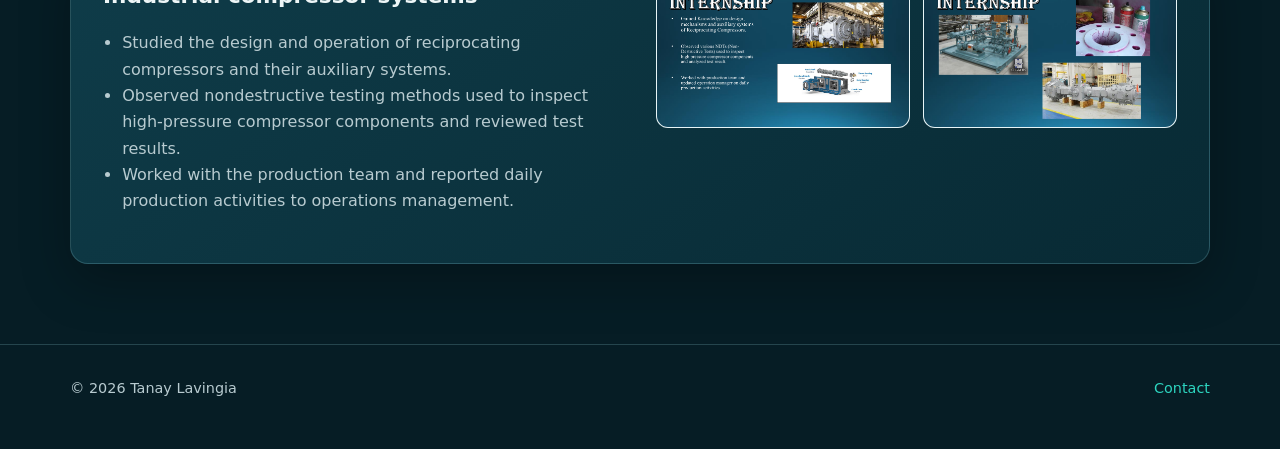
==== commit 8abd4a4d: "Revise experience section for clarity and accuracy Updated the experience section to reflect changes" ====
--- a/experience.html
+++ b/experience.html
@@ -11,27 +11,41 @@
 <body>
 <header class="site-header"><nav class="nav-wrap"><a class="brand" href="index.html">TANAY<span>.</span></a><button class="menu-button" type="button" aria-expanded="false">Menu</button><div class="nav-links"><a href="index.html">Home</a><a class="active" href="experience.html">Experience</a><a href="projects.html">Projects</a><a href="full-portfolio.html">Full Portfolio</a><a href="index.html#contact">Contact</a></div></nav></header>
 <main>
-<section class="page-hero"><div class="container"><div class="eyebrow">Professional Experience</div><h1>Design, analysis, fabrication and manufacturing</h1><p>My industry experience spans medical-device R&amp;D, machine design and manufacturing, and industrial compressor systems.</p></div></section>
+<section class="page-hero"><div class="container"><div class="eyebrow">Professional Experience</div><h1>Design, analysis, manufacturing and testing</h1><p>My industry experience spans medical-device R&amp;D, construciton machine design and manufacturing,automotive components and industrial compressor systems.</p></div></section>
 
 <section id="fresenius" class="section"><div class="container">
   <div class="section-heading"><div class="eyebrow">July 2025 - December 2025</div><h2>Fresenius Medical Care North America</h2><p><strong>Mechanical Engineering Co-Op | Lawrence, Massachusetts</strong></p><p>Supported the development of next-generation electromechanical peritoneal dialysis cycler components through fixture design, simulation, prototyping, testing and cross-functional design improvements.</p></div>
   <article class="panel case-study">
-    <div class="case-copy"><h3>Structural analysis and physical validation</h3><ul><li>Performed ANSYS static structural simulations across design iterations to evaluate stress distribution and structural integrity.</li><li>Used simulation findings to guide geometry and thickness changes.</li><li>Manufactured a selected design on a Bridgeport two-axis milling machine for physical assembly testing.</li></ul><div class="tag-list"><span class="tag">ANSYS</span><span class="tag">Static Structural</span><span class="tag">Machining</span></div></div>
-    <div class="case-gallery two"><img data-lightbox src="assets/slides/page-06.png" alt="Structural FEA design iterations"><img data-lightbox src="assets/slides/page-07.png" alt="Machined aluminum component for physical testing"></div>
+    <div class="case-copy"><h3>Structural analysis and physical validation</h3><ul><li>Performed ANSYS static structural simulations across design iterations to evaluate stress distribution and structural integrity.</li><li>Used simulation findings to guide geometry and thickness changes.</li><li>Manufactured a selected design on a Bridgeport two-axis milling machine for physical assembly testing.</li></ul>
   </article>
   <article class="panel case-study reverse">
-    <div class="case-copy"><h3>Validated thermofluid simulation</h3><ul><li>Developed a transient thermofluid model of an existing heater-tray assembly.</li><li>Did extensive testing of the physical component to compare and validate thermal behavior.</li><li>Created a reusable baseline for evaluating future design variants and heating-time improvements.</li></ul><div class="tag-list"><span class="tag">Thermofluid</span><span class="tag">Physical Testing</span><span class="tag">Model Validation</span></div></div>
+    <div class="case-copy"><h3>Built and validated thermofluid simulation</h3><ul><li>Developed a transient thermofluid model of an existing heater-tray assembly.</li><li>Did extensive testing of the physical component to compare and validate thermal behavior.</li><li>Created a reusable baseline for evaluating future design variants and heating-time improvements.</li></ul>
     <div class="case-gallery"><img data-lightbox src="assets/slides/page-08.png" alt="Thermofluid simulation results and streamlines"></div>
   </article>
   <article class="panel case-study">
-    <div class="case-copy"><h3>Material characterization and test fixtures</h3><ul><li>Performed tensile testing on plastic films to obtain material properties for simulation inputs.</li><li>Designed and machined an aluminum clamping plate in SolidWorks.</li><li>Designed a pressure-sensor fixture with four outlets and machined it from aluminum.</li><li>Designed and 3D printed a cassette clamping fixture for PD cycler testing.</li></ul><div class="tag-list"><span class="tag">Instron</span><span class="tag">SolidWorks</span><span class="tag">Fixture Design</span><span class="tag">3D Printing</span></div></div>
-    <div class="case-gallery two"><img data-lightbox src="assets/slides/page-09.png" alt="Plastic film tensile test results"><img data-lightbox src="assets/slides/page-10.png" alt="Film clamping plate CAD and machined part"><img data-lightbox src="assets/slides/page-11.png" alt="Pressure sensor fixture CAD and machined part"><img data-lightbox src="assets/slides/page-12.png" alt="3D printed cassette clamping fixture"></div>
-  </article>
+    <div class="case-copy"><h3>Material characterization and test fixtures</h3><ul><li>Performed tensile testing on plastic films to obtain material properties for simulation inputs.</li><li>Designed an aluminum clamping plate in SolidWorks and machined it on Bridgeport milling centre </li><li>Designed a pressure-sensor fixture with four outlets and machined it from aluminum.</li><li>Designed and 3D printed a cassette clamping fixture for PD cycler testing.</li></ul>
 </div></section>
 
 <section id="threebrothers" class="section"><div class="container">
-  <div class="section-heading"><div class="eyebrow">January 2023 - July 2024</div><h2>3Brothers Machination</h2><p><strong>Mechanical Engineering Intern; Project Coordinator - Machine Design and Development | Ahmedabad, India</strong></p><p>Worked across machine design, CAD, drawings, manufacturing coordination, inspection, assembly and shop-floor problem solving.</p></div>
-  <article class="panel case-study">
+  <div class="section-heading">
+  <div class="eyebrow">Ahmedabad, India</div>
+
+  <h2>3Brothers Machination</h2>
+
+  <p>
+    <strong>Mechanical Engineering Intern</strong><br>
+    January 2023 – June 2023
+  </p>
+
+  <p>
+    <strong>Project Coordinator – Machine Design and Development</strong><br>
+    July 2023 – July 2024
+  </p>
+
+  <p>
+    Worked as a project coordinator across diffrent domains such as design,manufacturing, QC, assembly, process streamlining, and vendor managenment
+  </p>.
+</div>
     <div class="case-copy"><h3>Hydraulic cold-forging machine</h3><ul><li>Coordinated a cross-functional redesign of a hydraulic cold-forging machine.</li><li>Reworked the hydraulic cylinder and loading points to improve reliability by approximately 30% and improve logistical safety.</li><li>Supported fabrication and assembly by working with machinists, inspecting parts and implementing design revisions.</li><li>Improved manufacturing workflows to reduce lead time.</li></ul></div>
     <div class="case-gallery"><img data-lightbox src="assets/slides/page-14.png" alt="Hydraulic cold-forging machine and manufacturing improvement"></div>
   </article>
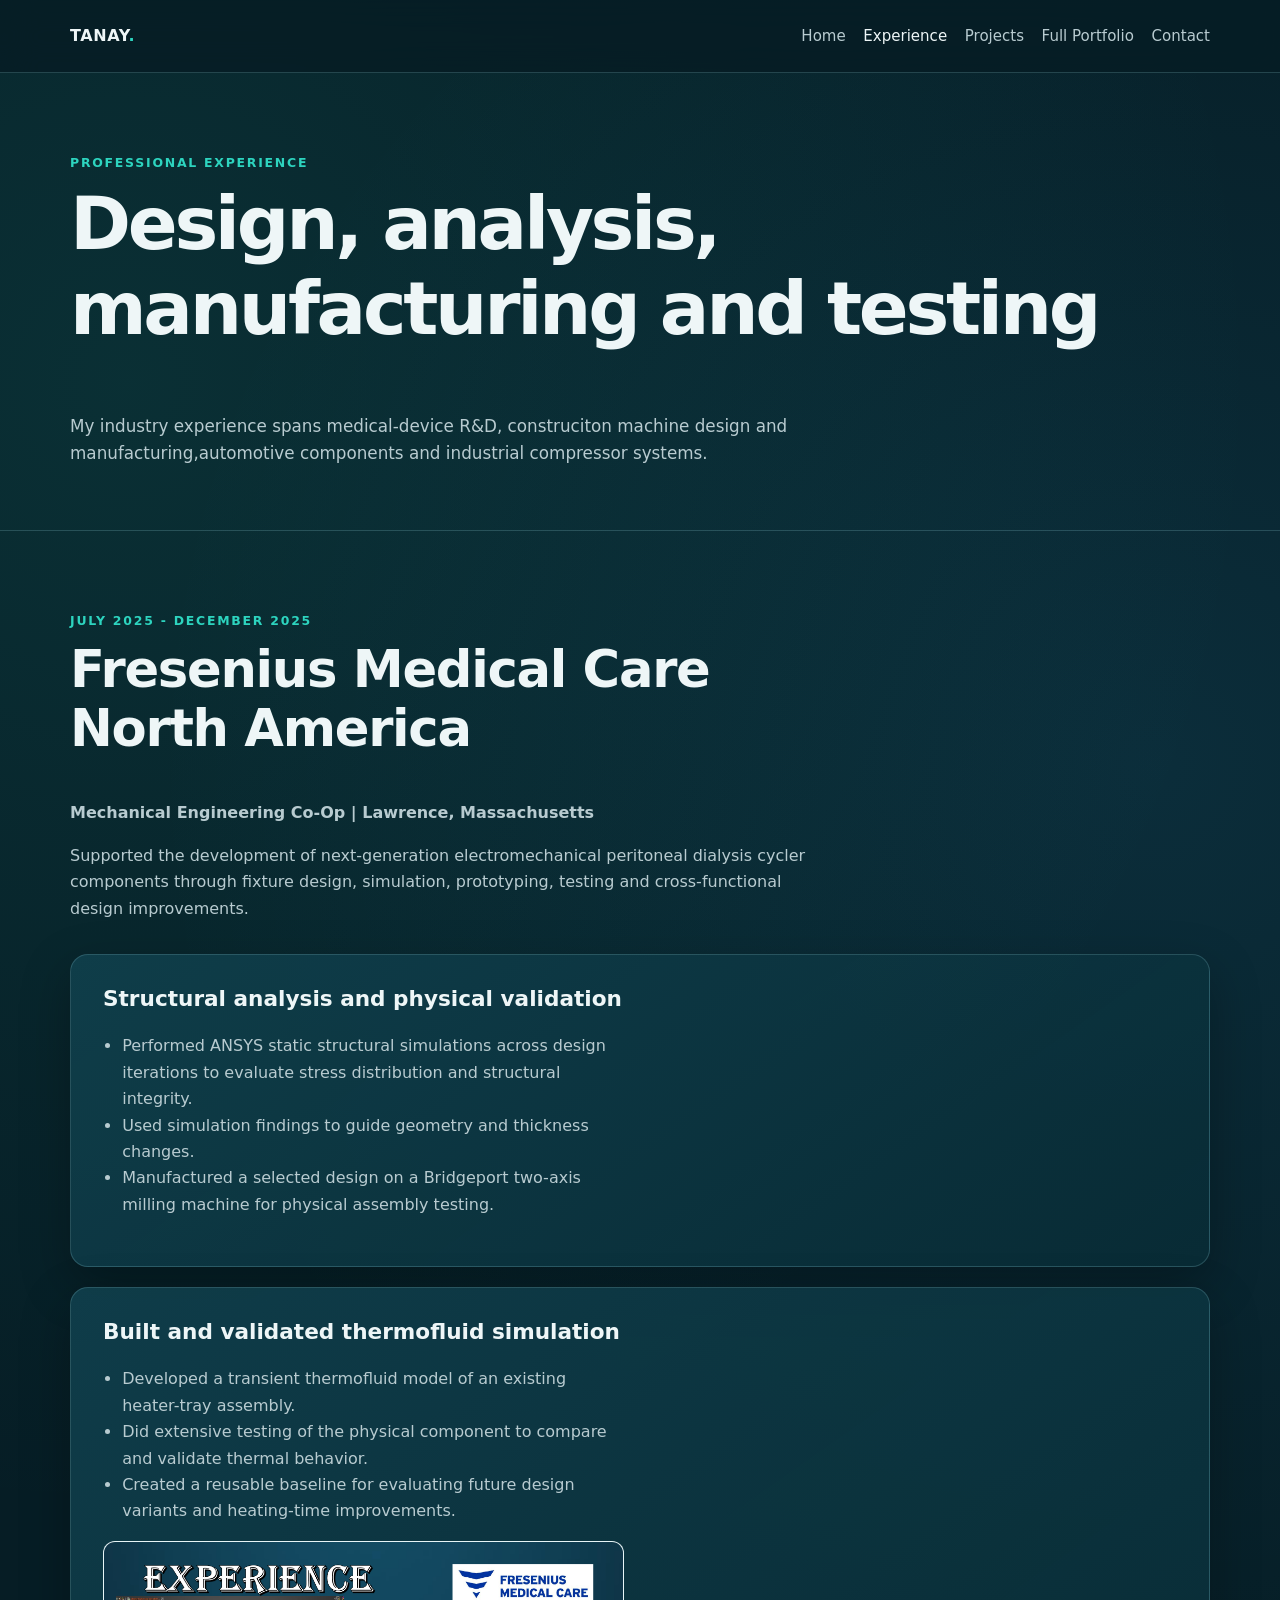
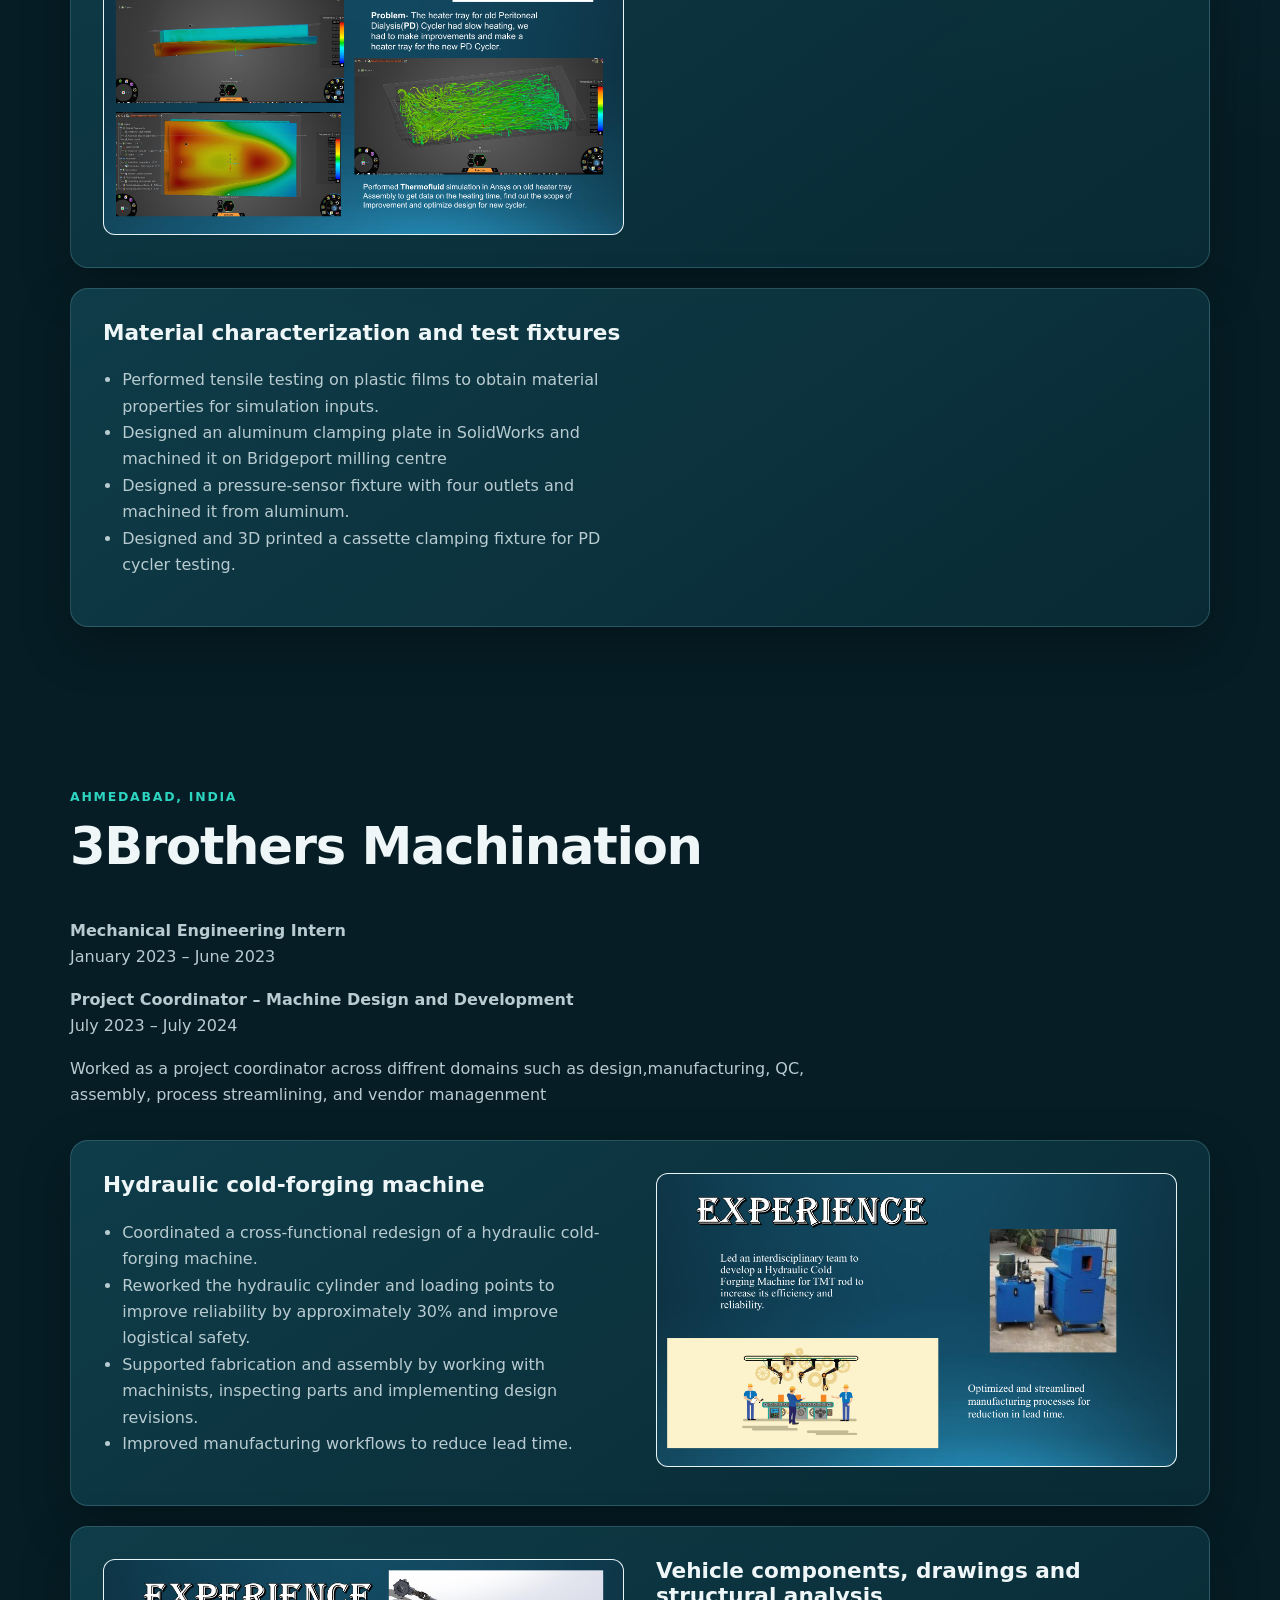
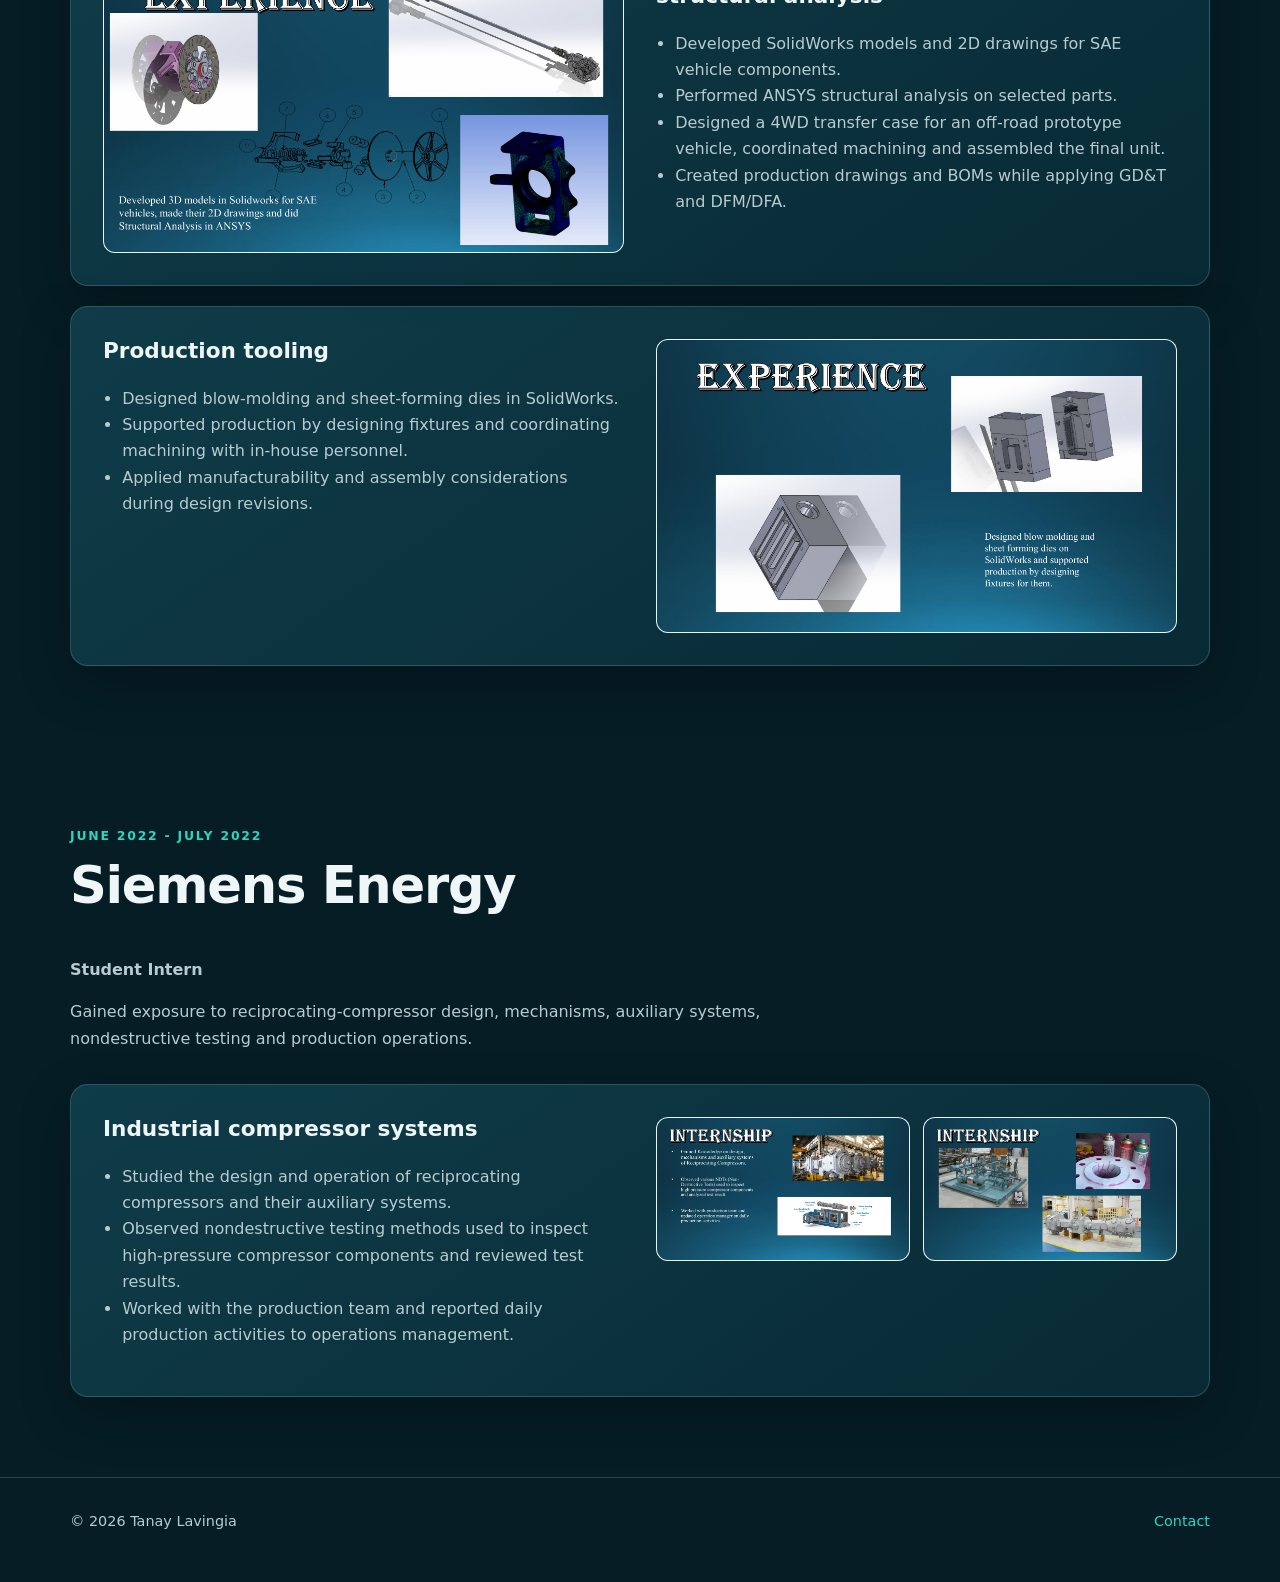
==== commit 85ffa81e: "Revise experience details for clarity and accuracy Updated experience section to reflect new role an" ====
--- a/experience.html
+++ b/experience.html
@@ -26,38 +26,87 @@
     <div class="case-copy"><h3>Material characterization and test fixtures</h3><ul><li>Performed tensile testing on plastic films to obtain material properties for simulation inputs.</li><li>Designed an aluminum clamping plate in SolidWorks and machined it on Bridgeport milling centre </li><li>Designed a pressure-sensor fixture with four outlets and machined it from aluminum.</li><li>Designed and 3D printed a cassette clamping fixture for PD cycler testing.</li></ul>
 </div></section>
 
-<section id="threebrothers" class="section"><div class="container">
-  <div class="section-heading">
-  <div class="eyebrow">Ahmedabad, India</div>
+<section id="threebrothers" <section id="threebrothers" class="section">
+  <div class="container">
 
-  <h2>3Brothers Machination</h2>
+    <div class="section-heading">
+      <div class="eyebrow">Ahmedabad, India</div>
 
-  <p>
-    <strong>Mechanical Engineering Intern</strong><br>
-    January 2023 – June 2023
-  </p>
+      <h2>3Brothers Machination</h2>
 
-  <p>
-    <strong>Project Coordinator – Machine Design and Development</strong><br>
-    July 2023 – July 2024
-  </p>
+      <p>
+        <strong>Mechanical Engineering Intern</strong><br>
+        January 2023 – June 2023
+      </p>
 
-  <p>
-    Worked as a project coordinator across diffrent domains such as design,manufacturing, QC, assembly, process streamlining, and vendor managenment
-  </p>.
-</div>
-    <div class="case-copy"><h3>Hydraulic cold-forging machine</h3><ul><li>Coordinated a cross-functional redesign of a hydraulic cold-forging machine.</li><li>Reworked the hydraulic cylinder and loading points to improve reliability by approximately 30% and improve logistical safety.</li><li>Supported fabrication and assembly by working with machinists, inspecting parts and implementing design revisions.</li><li>Improved manufacturing workflows to reduce lead time.</li></ul></div>
-    <div class="case-gallery"><img data-lightbox src="assets/slides/page-14.png" alt="Hydraulic cold-forging machine and manufacturing improvement"></div>
-  </article>
-  <article class="panel case-study reverse">
-    <div class="case-copy"><h3>Vehicle components, drawings and structural analysis</h3><ul><li>Developed SolidWorks models and 2D drawings for SAE vehicle components.</li><li>Performed ANSYS structural analysis on selected parts.</li><li>Designed a 4WD transfer case for an off-road prototype vehicle, coordinated machining and assembled the final unit.</li><li>Created production drawings and BOMs while applying GD&amp;T and DFM/DFA.</li></ul></div>
-    <div class="case-gallery"><img data-lightbox src="assets/slides/page-15.png" alt="SAE vehicle components and FEA results"></div>
-  </article>
-  <article class="panel case-study">
-    <div class="case-copy"><h3>Production tooling</h3><ul><li>Designed blow-molding and sheet-forming dies in SolidWorks.</li><li>Supported production by designing fixtures and coordinating machining with in-house personnel.</li><li>Applied manufacturability and assembly considerations during design revisions.</li></ul></div>
-    <div class="case-gallery"><img data-lightbox src="assets/slides/page-16.png" alt="Blow molding and sheet forming dies"></div>
-  </article>
-</div></section>
+      <p>
+        <strong>Project Coordinator – Machine Design and Development</strong><br>
+        July 2023 – July 2024
+      </p>
+
+      <p>
+        Worked as a project coordinator across diffrent domains such as design,manufacturing, QC, assembly, process streamlining, and vendor managenment
+      </p>
+    </div>
+
+    <article class="panel case-study">
+      <div class="case-copy">
+        <h3>Hydraulic cold-forging machine</h3>
+        <ul>
+          <li>Coordinated a cross-functional redesign of a hydraulic cold-forging machine.</li>
+          <li>Reworked the hydraulic cylinder and loading points to improve reliability by approximately 30% and improve logistical safety.</li>
+          <li>Supported fabrication and assembly by working with machinists, inspecting parts and implementing design revisions.</li>
+          <li>Improved manufacturing workflows to reduce lead time.</li>
+        </ul>
+      </div>
+
+      <div class="case-gallery">
+        <img
+          data-lightbox
+          src="assets/slides/page-14.png"
+          alt="Hydraulic cold-forging machine and manufacturing improvement">
+      </div>
+    </article>
+
+    <article class="panel case-study reverse">
+      <div class="case-copy">
+        <h3>Vehicle components, drawings and structural analysis</h3>
+        <ul>
+          <li>Developed SolidWorks models and 2D drawings for SAE vehicle components.</li>
+          <li>Performed ANSYS structural analysis on selected parts.</li>
+          <li>Designed a 4WD transfer case for an off-road prototype vehicle, coordinated machining and assembled the final unit.</li>
+          <li>Created production drawings and BOMs while applying GD&amp;T and DFM/DFA.</li>
+        </ul>
+      </div>
+
+      <div class="case-gallery">
+        <img
+          data-lightbox
+          src="assets/slides/page-15.png"
+          alt="SAE vehicle components and FEA results">
+      </div>
+    </article>
+
+    <article class="panel case-study">
+      <div class="case-copy">
+        <h3>Production tooling</h3>
+        <ul>
+          <li>Designed blow-molding and sheet-forming dies in SolidWorks.</li>
+          <li>Supported production by designing fixtures and coordinating machining with in-house personnel.</li>
+          <li>Applied manufacturability and assembly considerations during design revisions.</li>
+        </ul>
+      </div>
+
+      <div class="case-gallery">
+        <img
+          data-lightbox
+          src="assets/slides/page-16.png"
+          alt="Blow molding and sheet forming dies">
+      </div>
+    </article>
+
+  </div>
+</section>
 
 <section id="siemens" class="section"><div class="container">
   <div class="section-heading"><div class="eyebrow">June 2022 - July 2022</div><h2>Siemens Energy</h2><p><strong>Student Intern</strong></p><p>Gained exposure to reciprocating-compressor design, mechanisms, auxiliary systems, nondestructive testing and production operations.</p></div>
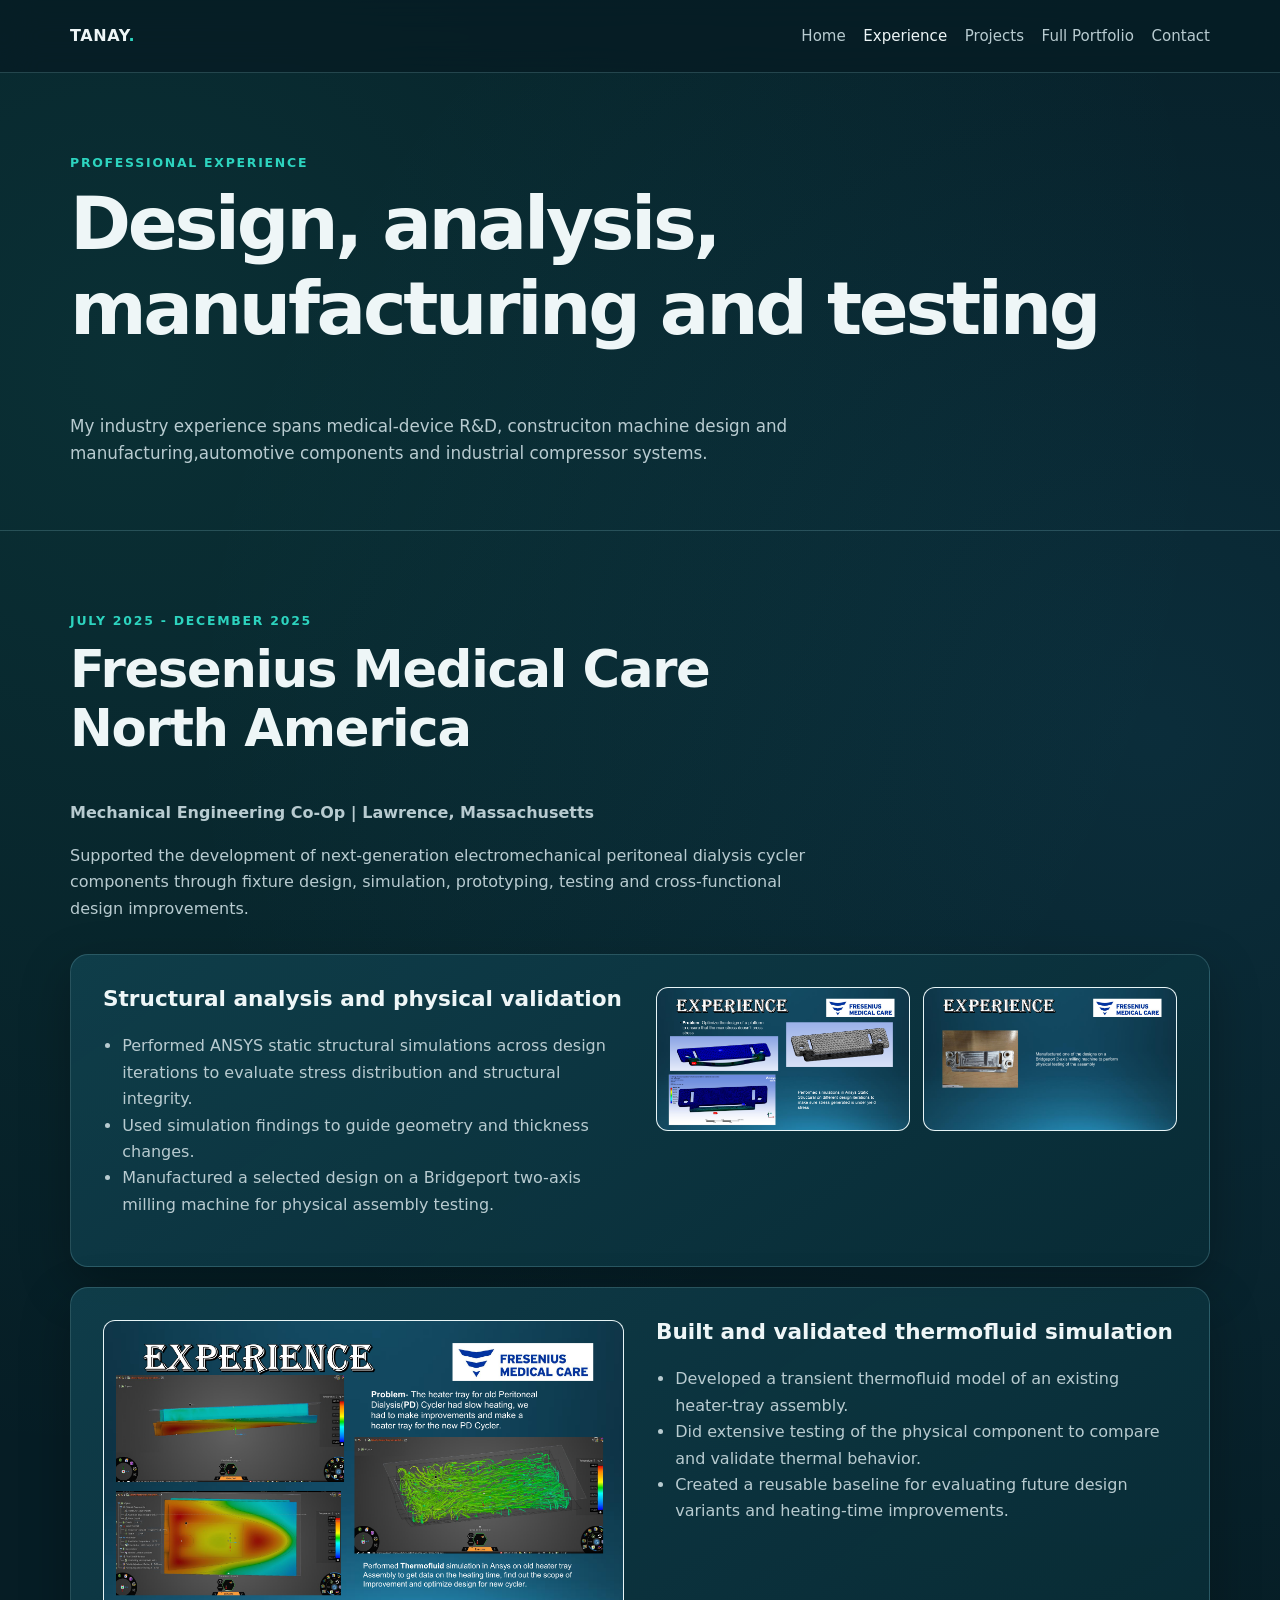
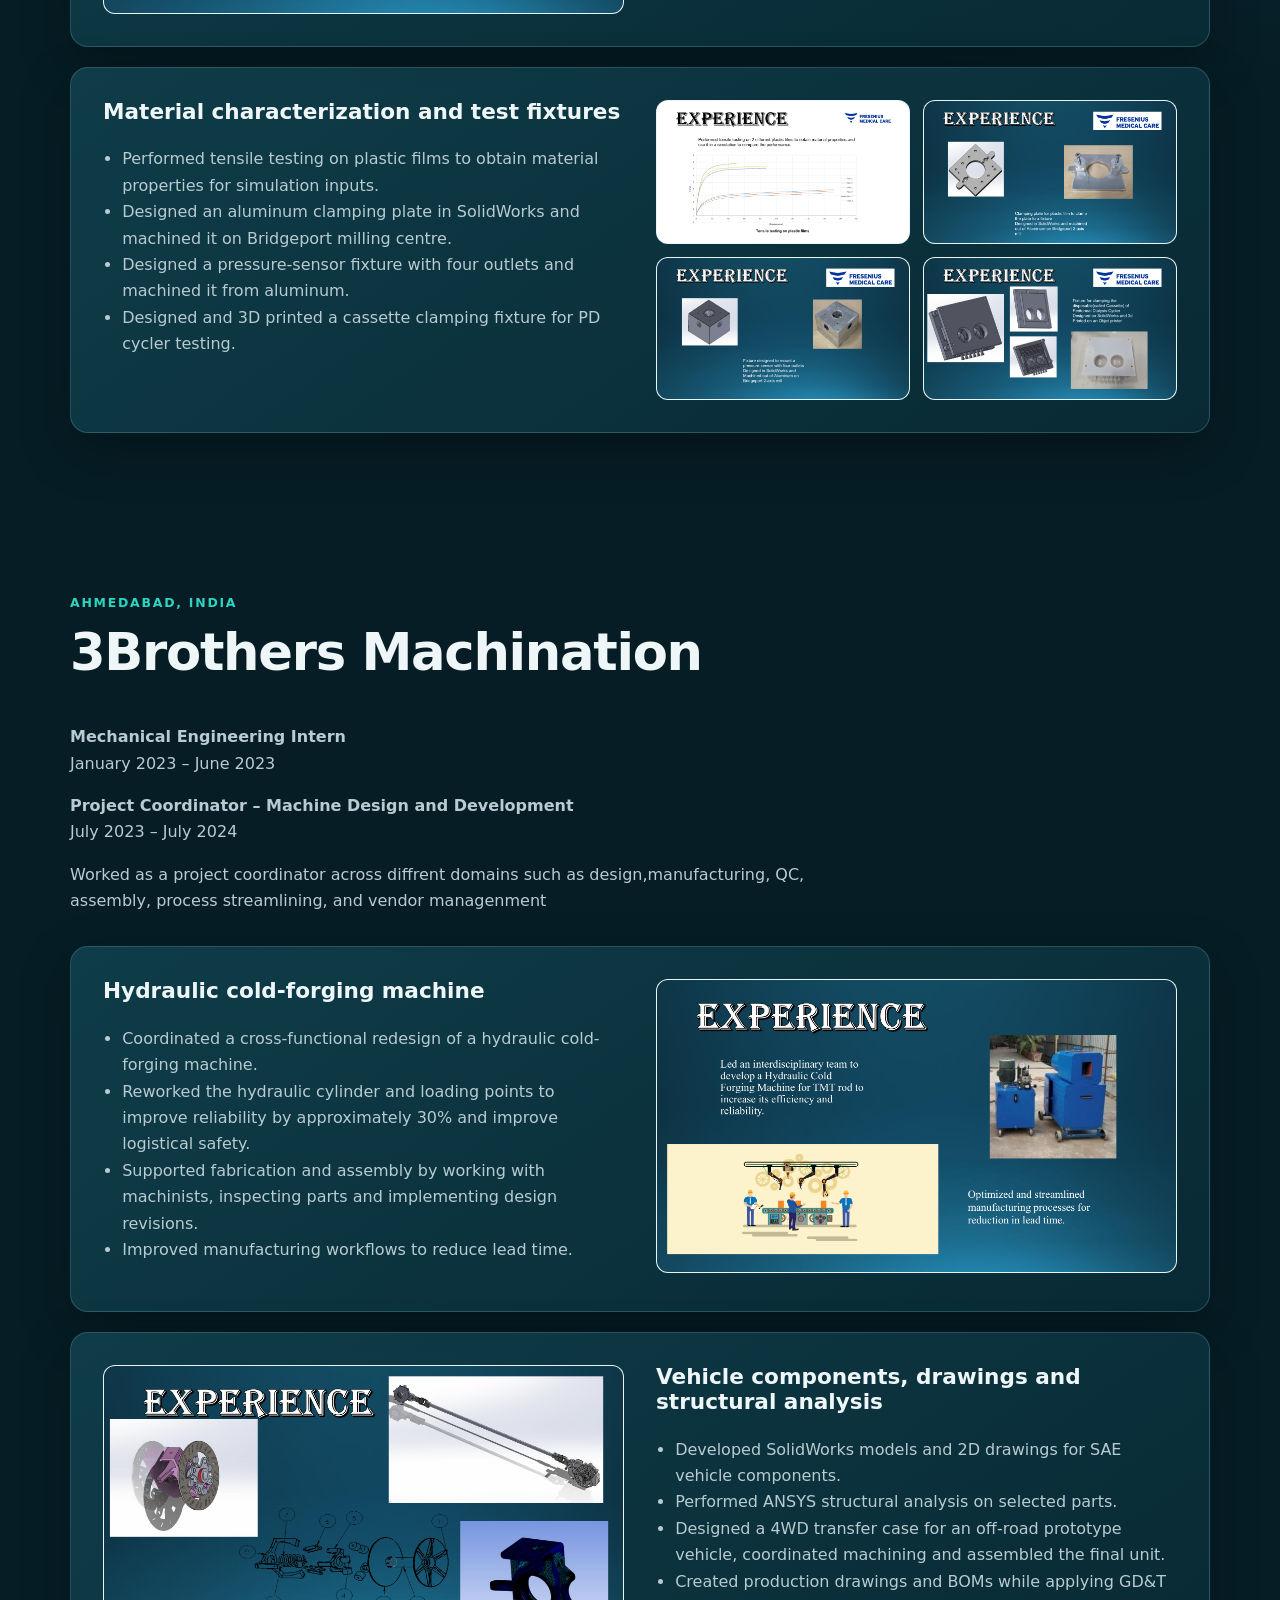
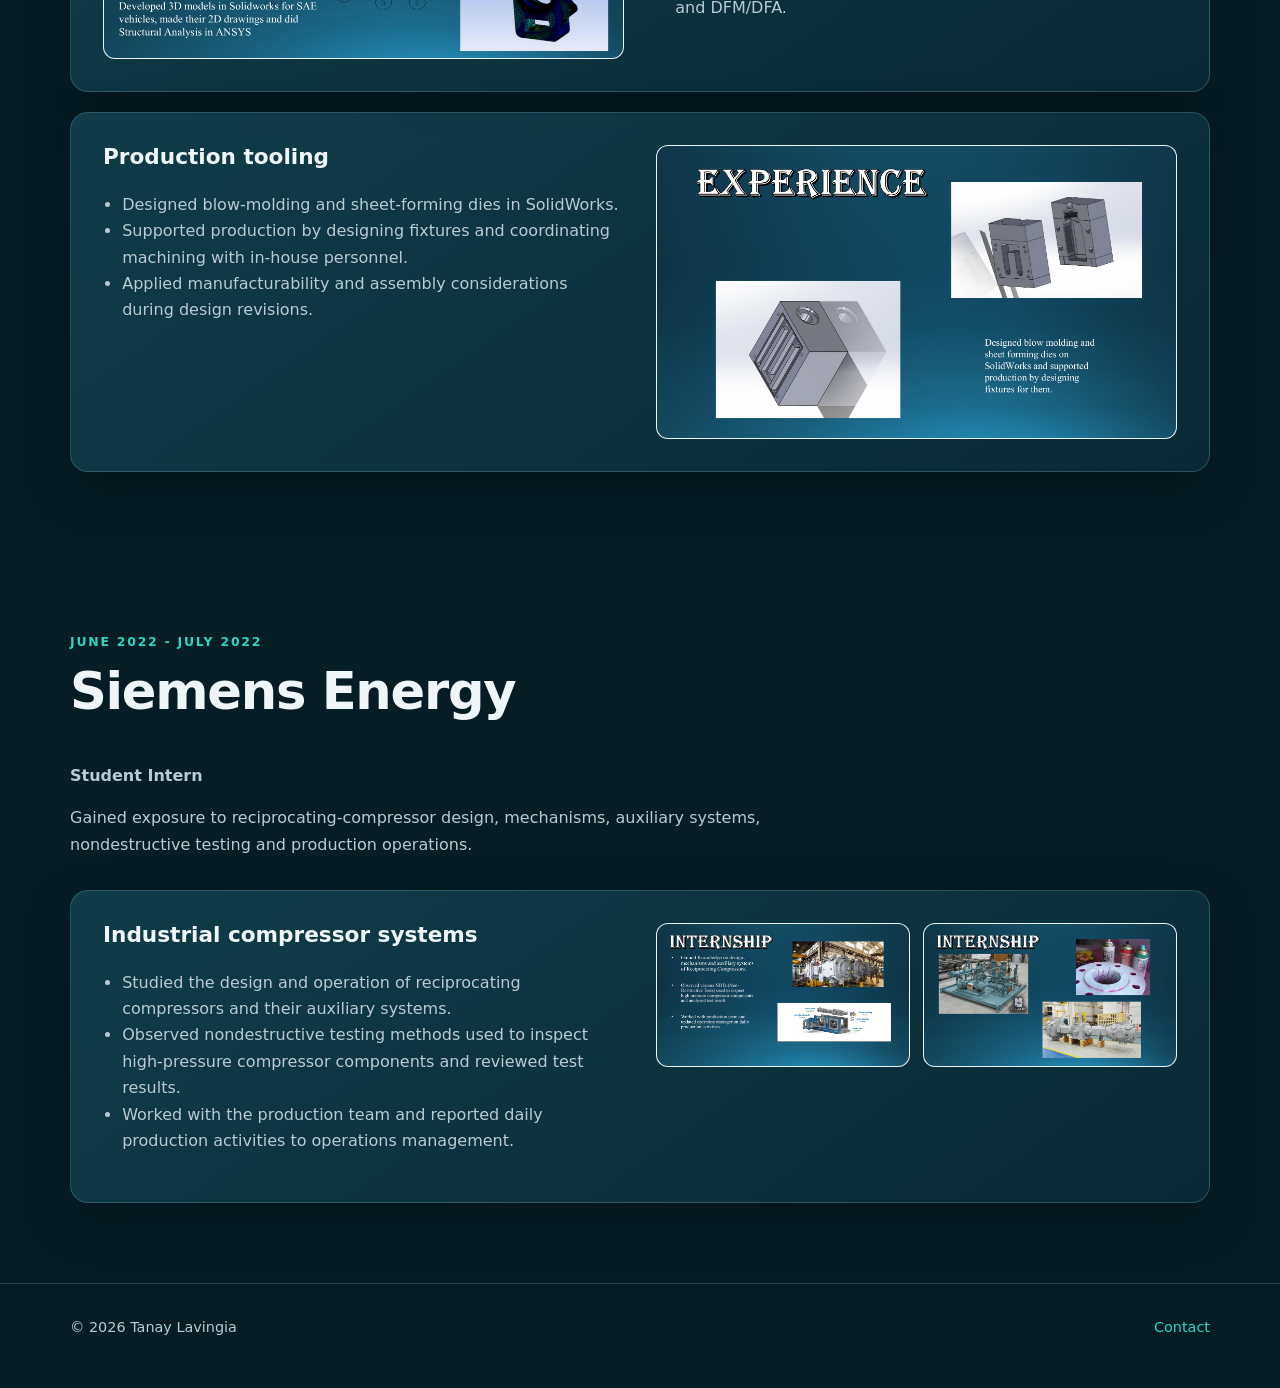
==== commit 44df8b3a: "Refactor experience.html for improved structure" ====
--- a/experience.html
+++ b/experience.html
@@ -1,121 +1,519 @@
 <!doctype html>
 <html lang="en">
+
 <head>
   <meta charset="utf-8">
   <meta name="viewport" content="width=device-width, initial-scale=1">
-  <meta name="description" content="Professional engineering experience of Tanay Lavingia.">
+
+  <meta
+    name="description"
+    content="Professional engineering experience of Tanay Lavingia.">
+
   <title>Experience | Tanay Lavingia</title>
+
   <link rel="icon" href="favicon.svg" type="image/svg+xml">
   <link rel="stylesheet" href="assets/css/styles.css">
 </head>
+
 <body>
-<header class="site-header"><nav class="nav-wrap"><a class="brand" href="index.html">TANAY<span>.</span></a><button class="menu-button" type="button" aria-expanded="false">Menu</button><div class="nav-links"><a href="index.html">Home</a><a class="active" href="experience.html">Experience</a><a href="projects.html">Projects</a><a href="full-portfolio.html">Full Portfolio</a><a href="index.html#contact">Contact</a></div></nav></header>
+
+<header class="site-header">
+  <nav class="nav-wrap">
+
+    <a class="brand" href="index.html">
+      TANAY<span>.</span>
+    </a>
+
+    <button
+      class="menu-button"
+      type="button"
+      aria-expanded="false">
+      Menu
+    </button>
+
+    <div class="nav-links">
+      <a href="index.html">Home</a>
+      <a class="active" href="experience.html">Experience</a>
+      <a href="projects.html">Projects</a>
+      <a href="full-portfolio.html">Full Portfolio</a>
+      <a href="index.html#contact">Contact</a>
+    </div>
+
+  </nav>
+</header>
+
 <main>
-<section class="page-hero"><div class="container"><div class="eyebrow">Professional Experience</div><h1>Design, analysis, manufacturing and testing</h1><p>My industry experience spans medical-device R&amp;D, construciton machine design and manufacturing,automotive components and industrial compressor systems.</p></div></section>
-
-<section id="fresenius" class="section"><div class="container">
-  <div class="section-heading"><div class="eyebrow">July 2025 - December 2025</div><h2>Fresenius Medical Care North America</h2><p><strong>Mechanical Engineering Co-Op | Lawrence, Massachusetts</strong></p><p>Supported the development of next-generation electromechanical peritoneal dialysis cycler components through fixture design, simulation, prototyping, testing and cross-functional design improvements.</p></div>
-  <article class="panel case-study">
-    <div class="case-copy"><h3>Structural analysis and physical validation</h3><ul><li>Performed ANSYS static structural simulations across design iterations to evaluate stress distribution and structural integrity.</li><li>Used simulation findings to guide geometry and thickness changes.</li><li>Manufactured a selected design on a Bridgeport two-axis milling machine for physical assembly testing.</li></ul>
-  </article>
-  <article class="panel case-study reverse">
-    <div class="case-copy"><h3>Built and validated thermofluid simulation</h3><ul><li>Developed a transient thermofluid model of an existing heater-tray assembly.</li><li>Did extensive testing of the physical component to compare and validate thermal behavior.</li><li>Created a reusable baseline for evaluating future design variants and heating-time improvements.</li></ul>
-    <div class="case-gallery"><img data-lightbox src="assets/slides/page-08.png" alt="Thermofluid simulation results and streamlines"></div>
-  </article>
-  <article class="panel case-study">
-    <div class="case-copy"><h3>Material characterization and test fixtures</h3><ul><li>Performed tensile testing on plastic films to obtain material properties for simulation inputs.</li><li>Designed an aluminum clamping plate in SolidWorks and machined it on Bridgeport milling centre </li><li>Designed a pressure-sensor fixture with four outlets and machined it from aluminum.</li><li>Designed and 3D printed a cassette clamping fixture for PD cycler testing.</li></ul>
-</div></section>
-
-<section id="threebrothers" <section id="threebrothers" class="section">
-  <div class="container">
-
-    <div class="section-heading">
-      <div class="eyebrow">Ahmedabad, India</div>
-
-      <h2>3Brothers Machination</h2>
+
+  <section class="page-hero">
+    <div class="container">
+
+      <div class="eyebrow">
+        Professional Experience
+      </div>
+
+      <h1>
+        Design, analysis, manufacturing and testing
+      </h1>
 
       <p>
-        <strong>Mechanical Engineering Intern</strong><br>
-        January 2023 – June 2023
+        My industry experience spans medical-device R&amp;D,
+        construciton machine design and manufacturing,automotive
+        components and industrial compressor systems.
       </p>
 
-      <p>
-        <strong>Project Coordinator – Machine Design and Development</strong><br>
-        July 2023 – July 2024
-      </p>
-
-      <p>
-        Worked as a project coordinator across diffrent domains such as design,manufacturing, QC, assembly, process streamlining, and vendor managenment
-      </p>
     </div>
-
-    <article class="panel case-study">
-      <div class="case-copy">
-        <h3>Hydraulic cold-forging machine</h3>
-        <ul>
-          <li>Coordinated a cross-functional redesign of a hydraulic cold-forging machine.</li>
-          <li>Reworked the hydraulic cylinder and loading points to improve reliability by approximately 30% and improve logistical safety.</li>
-          <li>Supported fabrication and assembly by working with machinists, inspecting parts and implementing design revisions.</li>
-          <li>Improved manufacturing workflows to reduce lead time.</li>
-        </ul>
+  </section>
+
+
+  <!-- FRESENIUS -->
+
+  <section id="fresenius" class="section">
+    <div class="container">
+
+      <div class="section-heading">
+
+        <div class="eyebrow">
+          July 2025 - December 2025
+        </div>
+
+        <h2>
+          Fresenius Medical Care North America
+        </h2>
+
+        <p>
+          <strong>
+            Mechanical Engineering Co-Op | Lawrence, Massachusetts
+          </strong>
+        </p>
+
+        <p>
+          Supported the development of next-generation electromechanical
+          peritoneal dialysis cycler components through fixture design,
+          simulation, prototyping, testing and cross-functional design
+          improvements.
+        </p>
+
       </div>
 
-      <div class="case-gallery">
-        <img
-          data-lightbox
-          src="assets/slides/page-14.png"
-          alt="Hydraulic cold-forging machine and manufacturing improvement">
+
+      <article class="panel case-study">
+
+        <div class="case-copy">
+
+          <h3>
+            Structural analysis and physical validation
+          </h3>
+
+          <ul>
+            <li>
+              Performed ANSYS static structural simulations across design
+              iterations to evaluate stress distribution and structural
+              integrity.
+            </li>
+
+            <li>
+              Used simulation findings to guide geometry and thickness changes.
+            </li>
+
+            <li>
+              Manufactured a selected design on a Bridgeport two-axis milling
+              machine for physical assembly testing.
+            </li>
+          </ul>
+
+        </div>
+
+        <div class="case-gallery two">
+
+          <img
+            data-lightbox
+            src="assets/slides/page-06.png"
+            alt="Structural FEA design iterations">
+
+          <img
+            data-lightbox
+            src="assets/slides/page-07.png"
+            alt="Machined aluminum component for physical testing">
+
+        </div>
+
+      </article>
+
+
+      <article class="panel case-study reverse">
+
+        <div class="case-copy">
+
+          <h3>
+            Built and validated thermofluid simulation
+          </h3>
+
+          <ul>
+            <li>
+              Developed a transient thermofluid model of an existing
+              heater-tray assembly.
+            </li>
+
+            <li>
+              Did extensive testing of the physical component to compare
+              and validate thermal behavior.
+            </li>
+
+            <li>
+              Created a reusable baseline for evaluating future design
+              variants and heating-time improvements.
+            </li>
+          </ul>
+
+        </div>
+
+        <div class="case-gallery">
+
+          <img
+            data-lightbox
+            src="assets/slides/page-08.png"
+            alt="Thermofluid simulation results and streamlines">
+
+        </div>
+
+      </article>
+
+
+      <article class="panel case-study">
+
+        <div class="case-copy">
+
+          <h3>
+            Material characterization and test fixtures
+          </h3>
+
+          <ul>
+            <li>
+              Performed tensile testing on plastic films to obtain material
+              properties for simulation inputs.
+            </li>
+
+            <li>
+              Designed an aluminum clamping plate in SolidWorks and machined
+              it on Bridgeport milling centre.
+            </li>
+
+            <li>
+              Designed a pressure-sensor fixture with four outlets and
+              machined it from aluminum.
+            </li>
+
+            <li>
+              Designed and 3D printed a cassette clamping fixture for PD
+              cycler testing.
+            </li>
+          </ul>
+
+        </div>
+
+        <div class="case-gallery two">
+
+          <img
+            data-lightbox
+            src="assets/slides/page-09.png"
+            alt="Plastic film tensile test results">
+
+          <img
+            data-lightbox
+            src="assets/slides/page-10.png"
+            alt="Film clamping plate CAD and machined part">
+
+          <img
+            data-lightbox
+            src="assets/slides/page-11.png"
+            alt="Pressure sensor fixture CAD and machined part">
+
+          <img
+            data-lightbox
+            src="assets/slides/page-12.png"
+            alt="3D printed cassette clamping fixture">
+
+        </div>
+
+      </article>
+
+    </div>
+  </section>
+
+
+  <!-- 3BROTHERS -->
+
+  <section id="threebrothers" class="section">
+    <div class="container">
+
+      <div class="section-heading">
+
+        <div class="eyebrow">
+          Ahmedabad, India
+        </div>
+
+        <h2>
+          3Brothers Machination
+        </h2>
+
+        <p>
+          <strong>
+            Mechanical Engineering Intern
+          </strong>
+          <br>
+          January 2023 – June 2023
+        </p>
+
+        <p>
+          <strong>
+            Project Coordinator – Machine Design and Development
+          </strong>
+          <br>
+          July 2023 – July 2024
+        </p>
+
+        <p>
+          Worked as a project coordinator across diffrent domains such as
+          design,manufacturing, QC, assembly, process streamlining, and
+          vendor managenment
+        </p>
+
       </div>
-    </article>
-
-    <article class="panel case-study reverse">
-      <div class="case-copy">
-        <h3>Vehicle components, drawings and structural analysis</h3>
-        <ul>
-          <li>Developed SolidWorks models and 2D drawings for SAE vehicle components.</li>
-          <li>Performed ANSYS structural analysis on selected parts.</li>
-          <li>Designed a 4WD transfer case for an off-road prototype vehicle, coordinated machining and assembled the final unit.</li>
-          <li>Created production drawings and BOMs while applying GD&amp;T and DFM/DFA.</li>
-        </ul>
+
+
+      <article class="panel case-study">
+
+        <div class="case-copy">
+
+          <h3>
+            Hydraulic cold-forging machine
+          </h3>
+
+          <ul>
+            <li>
+              Coordinated a cross-functional redesign of a hydraulic
+              cold-forging machine.
+            </li>
+
+            <li>
+              Reworked the hydraulic cylinder and loading points to improve
+              reliability by approximately 30% and improve logistical safety.
+            </li>
+
+            <li>
+              Supported fabrication and assembly by working with machinists,
+              inspecting parts and implementing design revisions.
+            </li>
+
+            <li>
+              Improved manufacturing workflows to reduce lead time.
+            </li>
+          </ul>
+
+        </div>
+
+        <div class="case-gallery">
+
+          <img
+            data-lightbox
+            src="assets/slides/page-14.png"
+            alt="Hydraulic cold-forging machine and manufacturing improvement">
+
+        </div>
+
+      </article>
+
+
+      <article class="panel case-study reverse">
+
+        <div class="case-copy">
+
+          <h3>
+            Vehicle components, drawings and structural analysis
+          </h3>
+
+          <ul>
+            <li>
+              Developed SolidWorks models and 2D drawings for SAE vehicle
+              components.
+            </li>
+
+            <li>
+              Performed ANSYS structural analysis on selected parts.
+            </li>
+
+            <li>
+              Designed a 4WD transfer case for an off-road prototype vehicle,
+              coordinated machining and assembled the final unit.
+            </li>
+
+            <li>
+              Created production drawings and BOMs while applying
+              GD&amp;T and DFM/DFA.
+            </li>
+          </ul>
+
+        </div>
+
+        <div class="case-gallery">
+
+          <img
+            data-lightbox
+            src="assets/slides/page-15.png"
+            alt="SAE vehicle components and FEA results">
+
+        </div>
+
+      </article>
+
+
+      <article class="panel case-study">
+
+        <div class="case-copy">
+
+          <h3>
+            Production tooling
+          </h3>
+
+          <ul>
+            <li>
+              Designed blow-molding and sheet-forming dies in SolidWorks.
+            </li>
+
+            <li>
+              Supported production by designing fixtures and coordinating
+              machining with in-house personnel.
+            </li>
+
+            <li>
+              Applied manufacturability and assembly considerations during
+              design revisions.
+            </li>
+          </ul>
+
+        </div>
+
+        <div class="case-gallery">
+
+          <img
+            data-lightbox
+            src="assets/slides/page-16.png"
+            alt="Blow molding and sheet forming dies">
+
+        </div>
+
+      </article>
+
+    </div>
+  </section>
+
+
+  <!-- SIEMENS ENERGY -->
+
+  <section id="siemens" class="section">
+    <div class="container">
+
+      <div class="section-heading">
+
+        <div class="eyebrow">
+          June 2022 - July 2022
+        </div>
+
+        <h2>
+          Siemens Energy
+        </h2>
+
+        <p>
+          <strong>
+            Student Intern
+          </strong>
+        </p>
+
+        <p>
+          Gained exposure to reciprocating-compressor design, mechanisms,
+          auxiliary systems, nondestructive testing and production operations.
+        </p>
+
       </div>
 
-      <div class="case-gallery">
-        <img
-          data-lightbox
-          src="assets/slides/page-15.png"
-          alt="SAE vehicle components and FEA results">
-      </div>
-    </article>
-
-    <article class="panel case-study">
-      <div class="case-copy">
-        <h3>Production tooling</h3>
-        <ul>
-          <li>Designed blow-molding and sheet-forming dies in SolidWorks.</li>
-          <li>Supported production by designing fixtures and coordinating machining with in-house personnel.</li>
-          <li>Applied manufacturability and assembly considerations during design revisions.</li>
-        </ul>
-      </div>
-
-      <div class="case-gallery">
-        <img
-          data-lightbox
-          src="assets/slides/page-16.png"
-          alt="Blow molding and sheet forming dies">
-      </div>
-    </article>
+
+      <article class="panel case-study">
+
+        <div class="case-copy">
+
+          <h3>
+            Industrial compressor systems
+          </h3>
+
+          <ul>
+            <li>
+              Studied the design and operation of reciprocating compressors
+              and their auxiliary systems.
+            </li>
+
+            <li>
+              Observed nondestructive testing methods used to inspect
+              high-pressure compressor components and reviewed test results.
+            </li>
+
+            <li>
+              Worked with the production team and reported daily production
+              activities to operations management.
+            </li>
+          </ul>
+
+        </div>
+
+        <div class="case-gallery two">
+
+          <img
+            data-lightbox
+            src="assets/slides/page-18.png"
+            alt="Reciprocating compressor systems and internship activities">
+
+          <img
+            data-lightbox
+            src="assets/slides/page-19.png"
+            alt="Industrial equipment and nondestructive testing examples">
+
+        </div>
+
+      </article>
+
+    </div>
+  </section>
+
+</main>
+
+
+<footer class="site-footer">
+  <div class="container footer-row">
+
+    <span>
+      © <span data-year></span> Tanay Lavingia
+    </span>
+
+    <a href="index.html#contact">
+      Contact
+    </a>
 
   </div>
-</section>
-
-<section id="siemens" class="section"><div class="container">
-  <div class="section-heading"><div class="eyebrow">June 2022 - July 2022</div><h2>Siemens Energy</h2><p><strong>Student Intern</strong></p><p>Gained exposure to reciprocating-compressor design, mechanisms, auxiliary systems, nondestructive testing and production operations.</p></div>
-  <article class="panel case-study">
-    <div class="case-copy"><h3>Industrial compressor systems</h3><ul><li>Studied the design and operation of reciprocating compressors and their auxiliary systems.</li><li>Observed nondestructive testing methods used to inspect high-pressure compressor components and reviewed test results.</li><li>Worked with the production team and reported daily production activities to operations management.</li></ul></div>
-    <div class="case-gallery two"><img data-lightbox src="assets/slides/page-18.png" alt="Reciprocating compressor systems and internship activities"><img data-lightbox src="assets/slides/page-19.png" alt="Industrial equipment and nondestructive testing examples"></div>
-  </article>
-</div></section>
-</main>
-<footer class="site-footer"><div class="container footer-row"><span>© <span data-year></span> Tanay Lavingia</span><a href="index.html#contact">Contact</a></div></footer>
-<div class="lightbox"><button class="lightbox-close" aria-label="Close">×</button><img src="" alt=""></div><script src="assets/js/main.js"></script>
-</body></html>
+</footer>
+
+
+<div class="lightbox">
+
+  <button
+    class="lightbox-close"
+    aria-label="Close">
+    ×
+  </button>
+
+  <img src="" alt="">
+
+</div>
+
+<script src="assets/js/main.js"></script>
+
+</body>
+</html>
